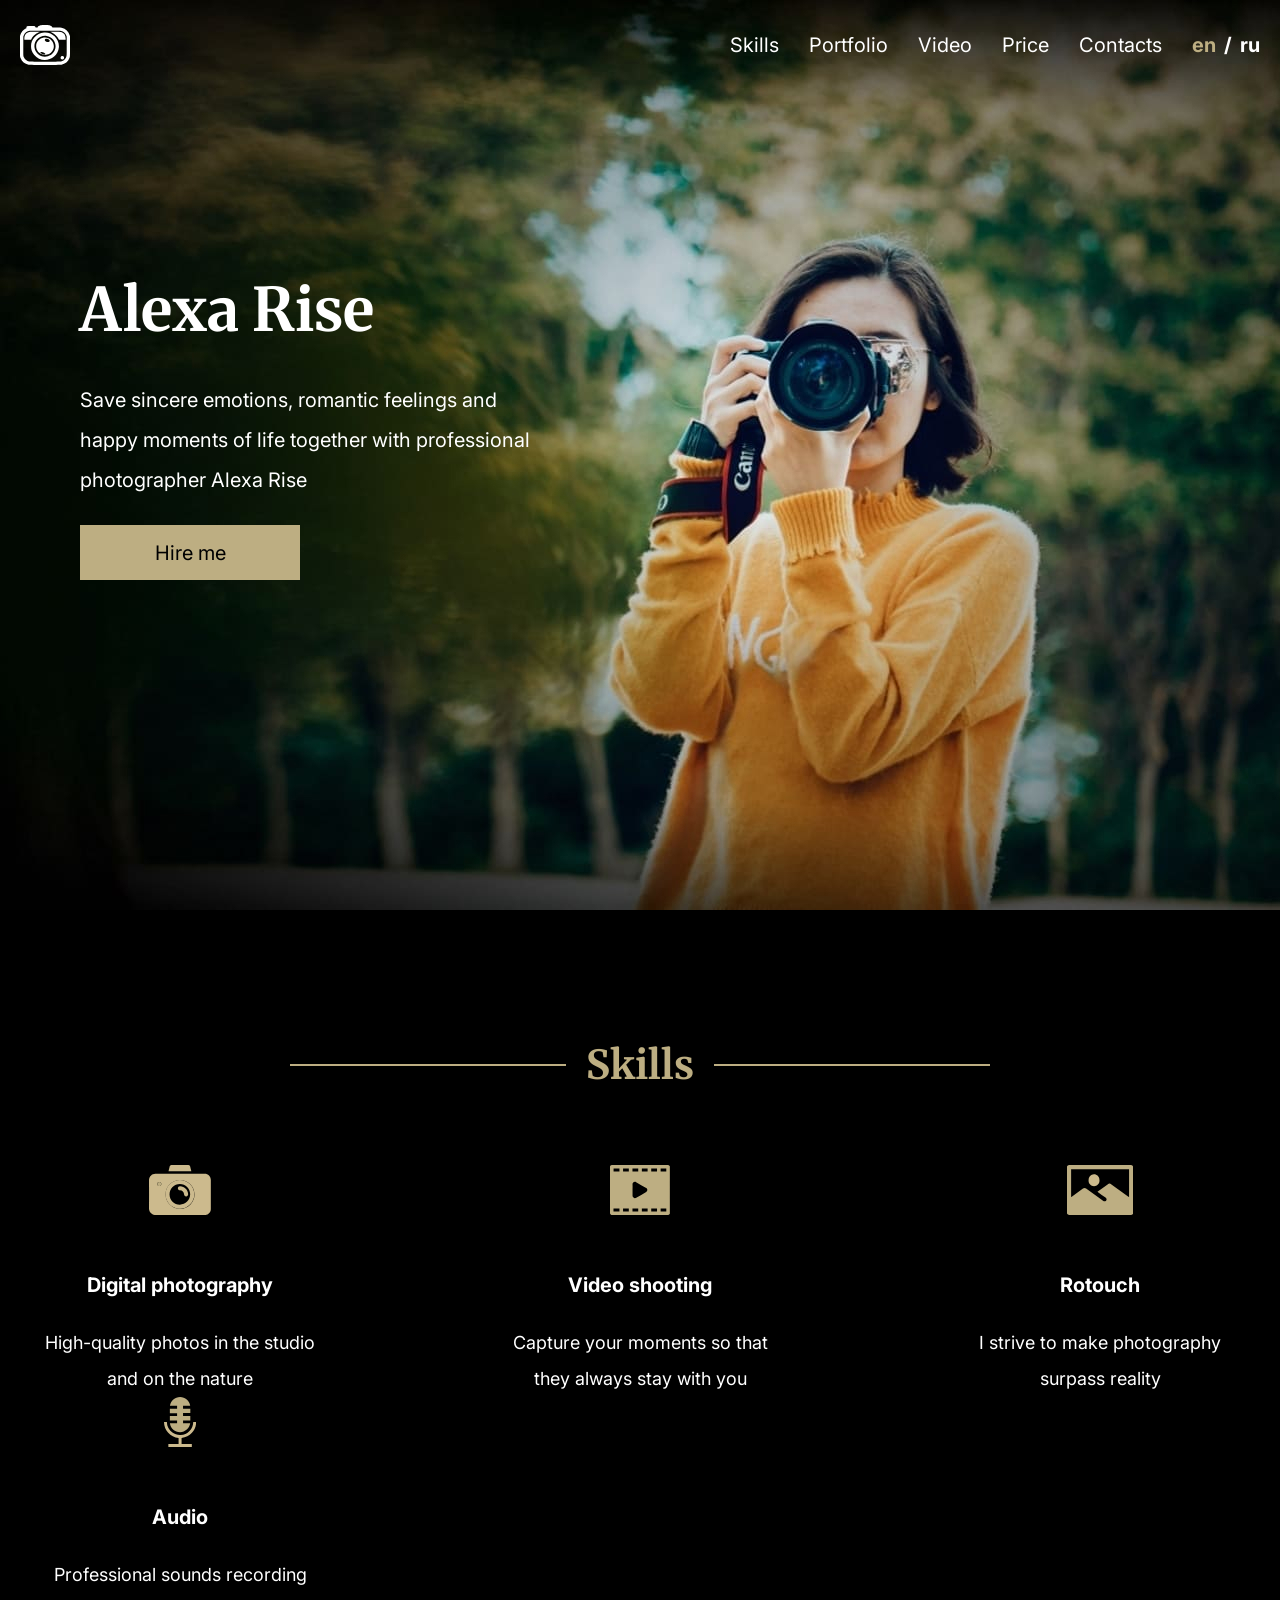
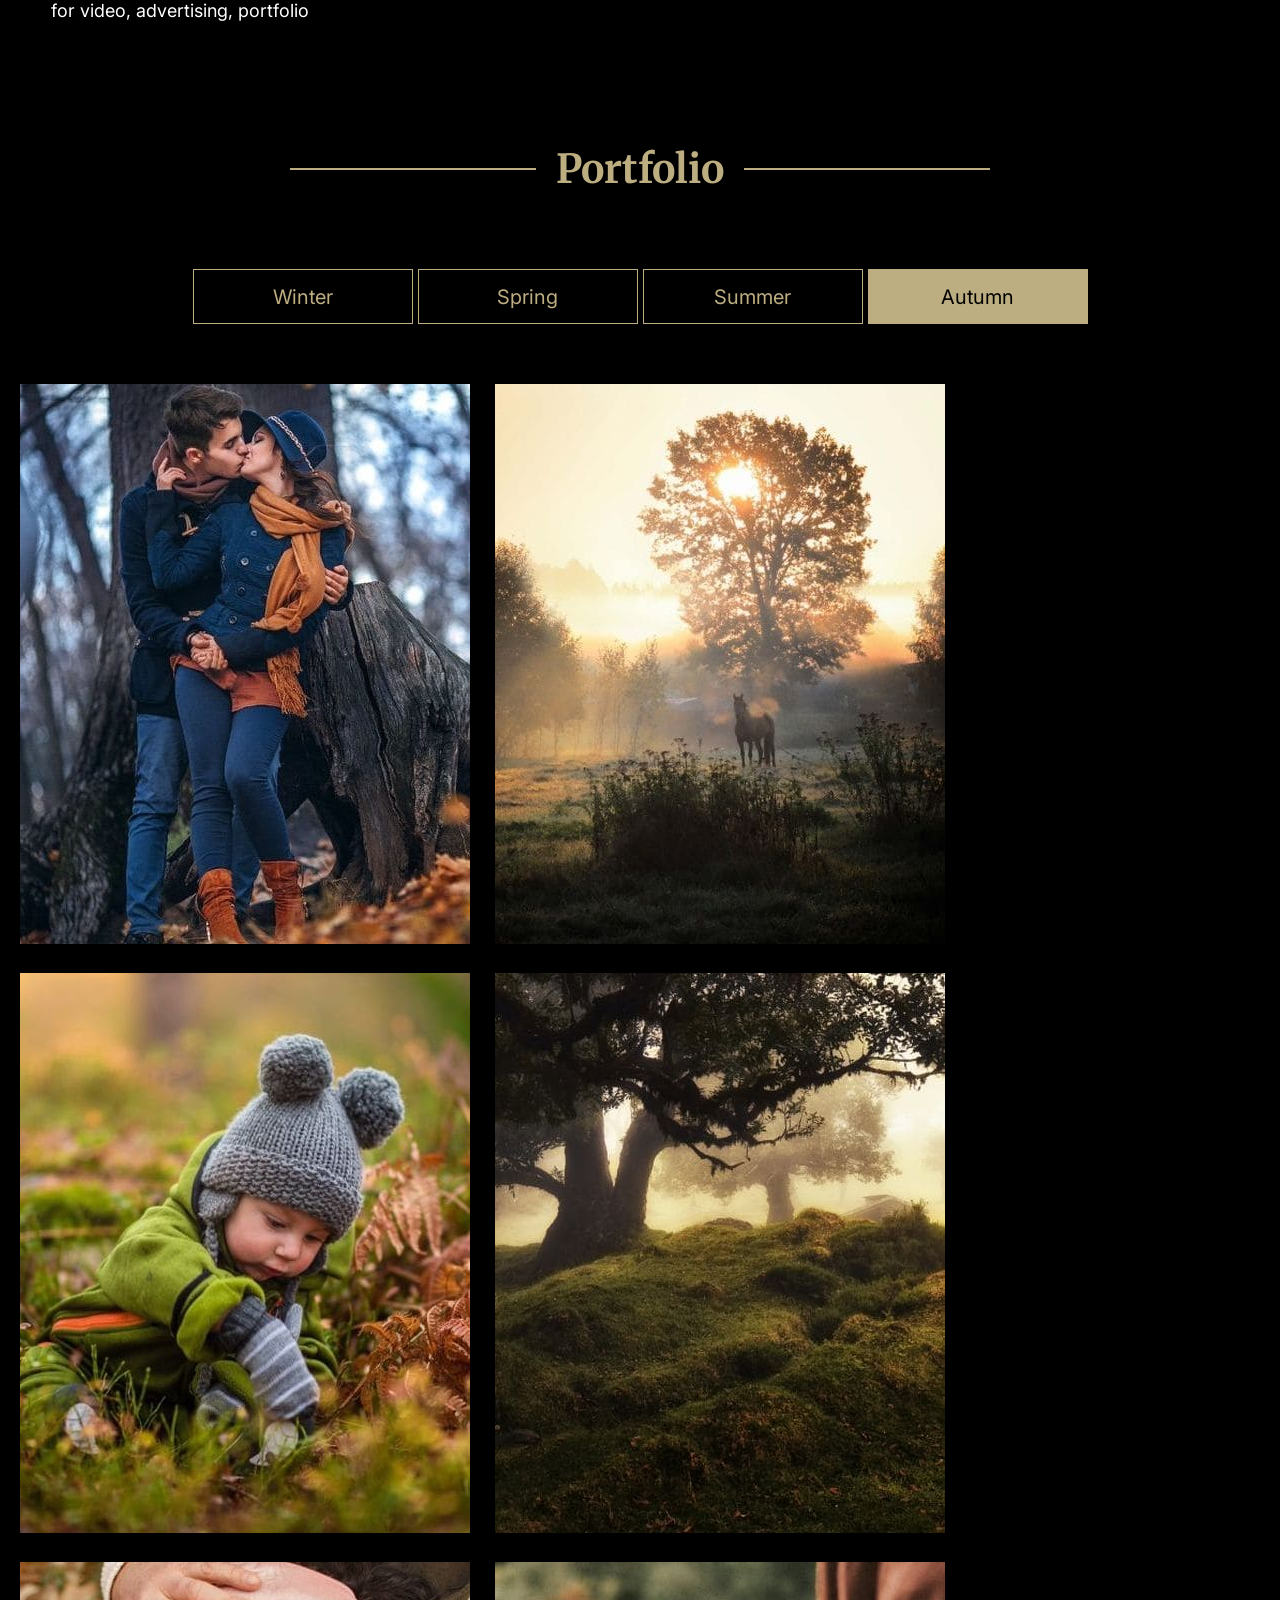
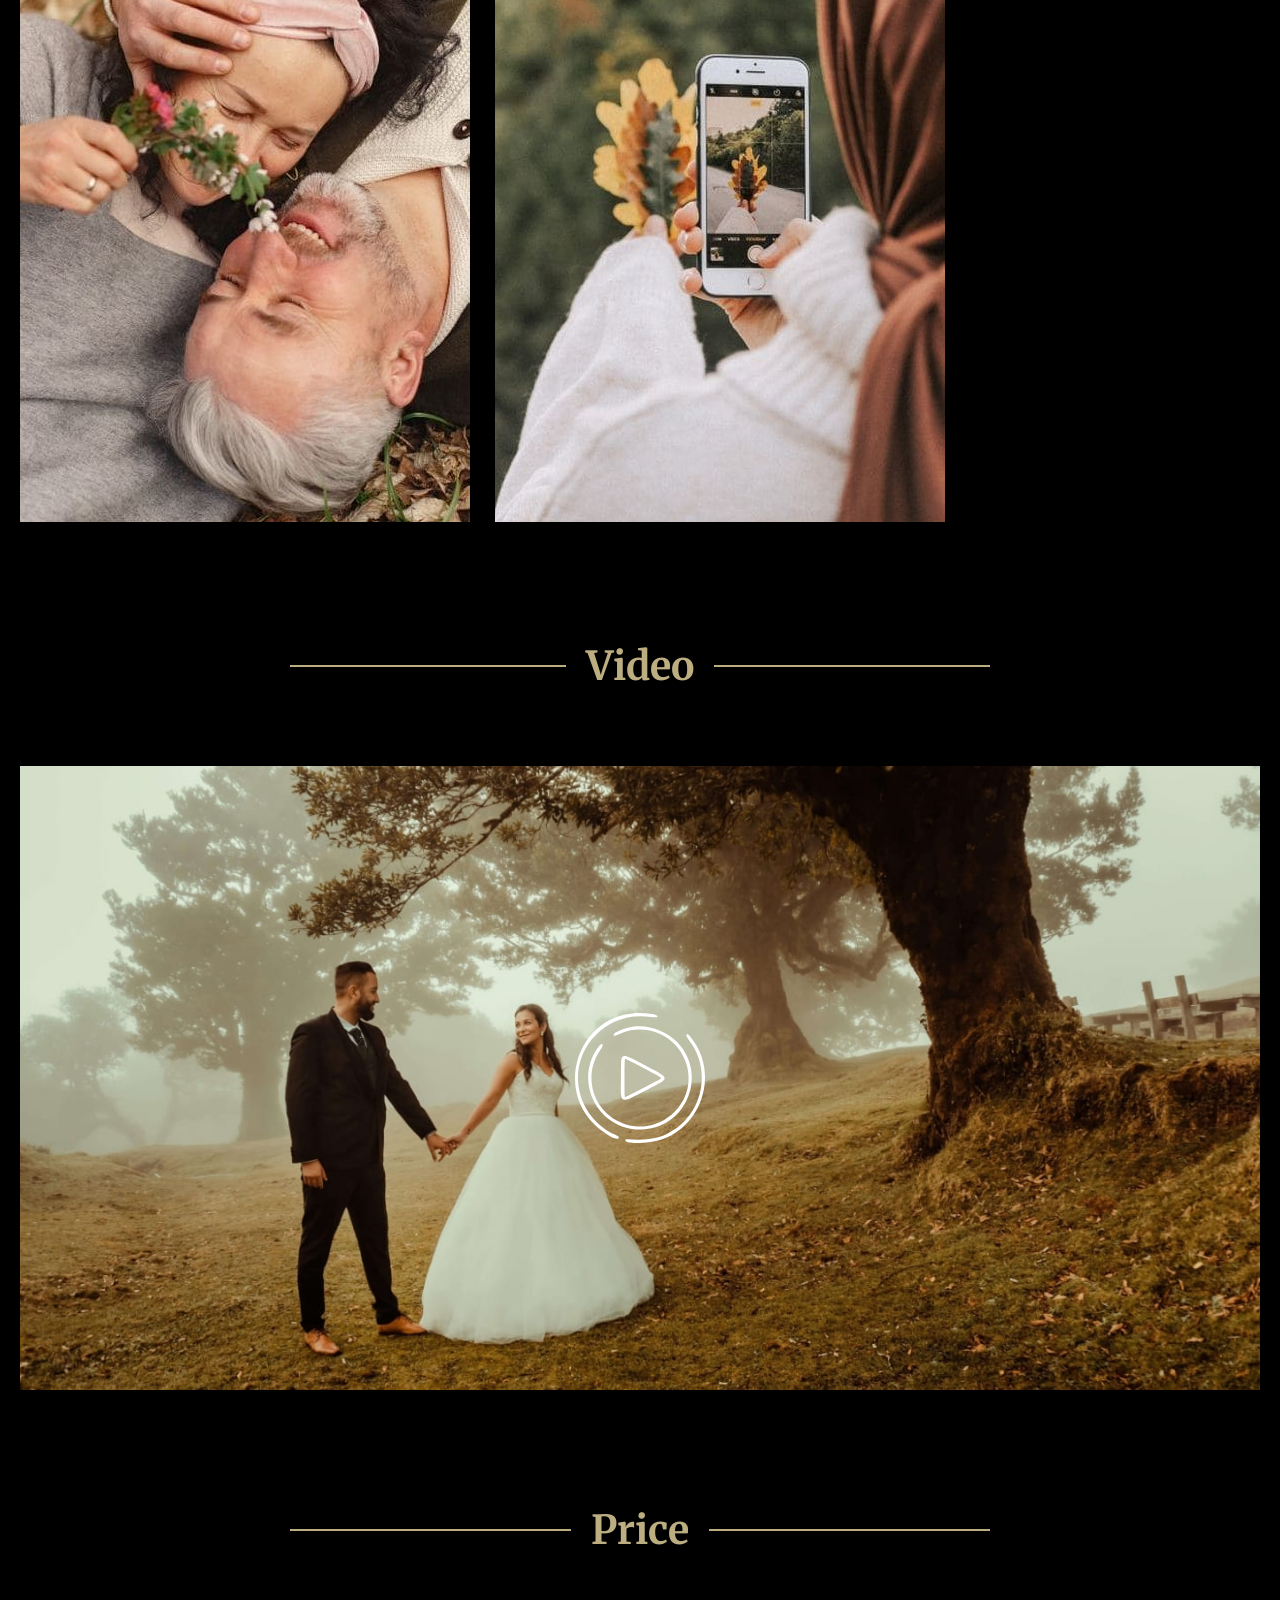
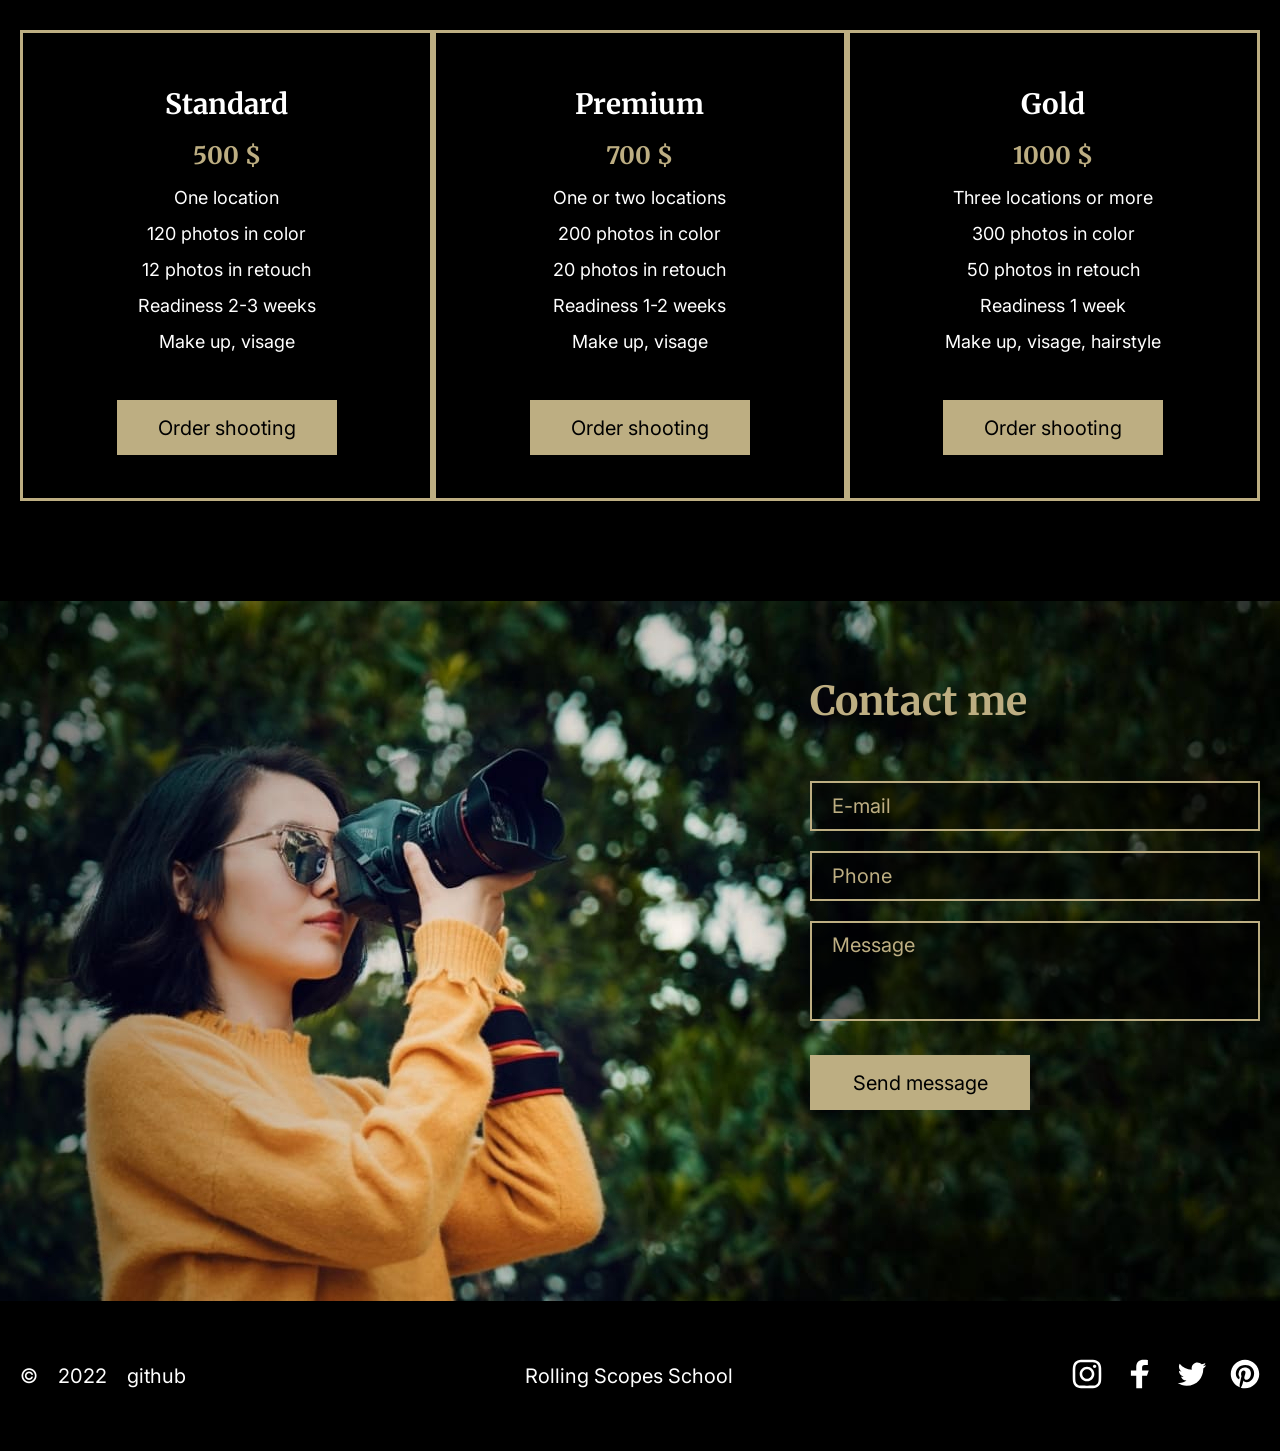
==== index.html @ 670ce7a5 "add style" ====
<!DOCTYPE html>
<html lang="en">

<head>
    <meta charset="UTF-8">
    <meta http-equiv="X-UA-Compatible" content="IE=edge">
    <meta name="viewport" content="width=device-width, initial-scale=1.0">
    <title>portfolio</title>
    <link rel="preconnect" href="https://fonts.googleapis.com">
    <link rel="preconnect" href="https://fonts.gstatic.com" crossorigin>
    <link href="https://fonts.googleapis.com/css2?family=Inter:wght@400;700&family=Merriweather&display=swap"
        rel="stylesheet">
    <link rel="icon" href="assets/svg/camera.ico">
    <link rel="stylesheet" href="style.css">
</head>

<body>
    <div class="overlay"></div>
    <header class="header">
        <div class="container header-container">
            <div class="header__bg"></div>
            <div class="logo"></div>
            <nav class="nav header__nav">
                <ul class="nav-list header__nav-list">
                    <li class="nav-item header__nav-link">
                        <a href="#skills" class="nav-link">
                            Skills
                        </a>
                    </li>
                    <li class="nav-item">
                        <a href="#portfolio" class="nav-link">
                            Portfolio
                        </a>
                    </li>
                    <li class="nav-item">
                        <a href="#video" class="nav-link">
                            Video
                        </a>
                    </li>
                    <li class="nav-item">
                        <a href="#price" class="nav-link">
                            Price
                        </a>
                    </li>
                    <li class="nav-item">
                        <a href="#contacts" class="nav-link">
                            Contacts
                        </a>
                    </li>
                </ul>
            </nav>
            <div class="language-switch">
                <a class="language-link active" href="#">en</a>
                <p class="slash">/</p>
                <a class="language-link" href="#">ru</a>
            </div>
     <!-- BURGER-->
    <!-- <div class="row cf"> -->
        <div class="three col">
            <div class="hamburger" id="hamburger-1">
                <span class="line"></span>
                <span class="line"></span>
                <span class="line"></span>
            </div>
        </div>
    <!-- </div> -->
        </div>
    </header>
    <main>
        <!-- HERO -->
        <section class="hero">
            <div class="container">
                <!-- title -->
                <div class="hero-content-box">
                    <h1 class="hero-title">Alexa Rise</h1>
                    <p class="hero-text">
                        Save sincere emotions, romantic feelings and
                        happy moments of life together with
                        professional
                        photographer Alexa Rise
                    </p>
                    <button class="btn" type="button">
                        Hire me</button>
                </div>
            </div>
        </section>
        <!-- SKILLS -->
        <section class="skills" id="skills">
            <div class="container">
                <div class="wrapper">
                    <h2 class="section-title">Skills</h2>
                </div>

                <div class="skills__items-list">
                    <div class="skill__item">
                        <h3 class="item__title">Digital photography</h3>
                        <p class="item__text">High-quality photos in the studio and on the nature</p>
                    </div>
                    <div class="skill__item">
                        <h3 class="item__title">Video shooting</h3>
                        <p class="item__text">Capture your moments so that they always stay with you</p>
                    </div>
                    <div class="skill__item">
                        <h3 class="item__title">Rotouch</h3>
                        <p class="item__text">I strive to make photography surpass reality</p>
                    </div>
                    <div class="skill__item">
                        <h3 class="item__title">Audio</h3>
                        <p class="item__text">Professional sounds recording for video, advertising, portfolio</p>
                    </div>
                </div>
            </div>
        </section>
        <!-- PORTFOLIO -->
        <section class="portfolio" id="portfolio">
            <div class="container">
                <div class="wrapper">
                    <h2 class="section-title">Portfolio</h2>
                </div>
                <!-- radio buttons -->
                <ul class="portfolio-btn-list">
                    <li class="portfolio-btn-item">
                        <button class="portfolio-btn btn" type="button">Winter</button>
                    </li>
                    <li class="portfolio-btn-item">
                        <button class="portfolio-btn btn" type="button">Spring</button>
                    </li>
                    <li class="portfolio-btn-item">
                        <button class="portfolio-btn btn" type="button">Summer</button>
                    </li>
                    <li class="portfolio-btn-item">
                        <button class="portfolio-btn btn portfolio-btn-active" type="button">Autumn</button>
                    </li>
                </ul>
                <!-- img -->
                <ul class="portfolio-items-img">
                    <li class="portfolio-item">
                        <img src="./assets/img/portfolio-img-1.jpg" alt="boy and girl">
                    </li>
                    <li class="portfolio-item">
                        <img src="./assets/img/portfolio-img-2.jpg" alt="tree">
                    </li>
                    <li class="portfolio-item">
                        <img src="./assets/img/portfolio-img-3.jpg" alt="child">
                    </li>
                    <li class="portfolio-item">
                        <img src="./assets/img/portfolio-img-4.jpg" alt="big tree">
                    </li>
                    <li class="portfolio-item">
                        <img src="./assets/img/portfolio-img-5.jpg" alt="man and woman">
                    </li>
                    <li class="portfolio-item">
                        <img src="./assets/img/portfolio-img-6.jpg" alt="phone">
                    </li>
                </ul>
            </div>
        </section>
        <!-- VIDEO -->
        <section class="video section" id="video">
            <div class="container">
                <div class="wrapper">
                    <h2 class="section-title">Video</h2>
                </div>
                <div class="video-player">
                    <img src="./assets/img/video-player.jpg" alt="bride and groom">
                    <button class="video-btn video-btn-color"></button>
                </div>
            </div>
        </section>
        <!-- PRISE-->
        <section class="price section" id="price">
            <div class="container">
                <div class="wrapper">
                    <h2 class="section-title">Price</h2>
                </div>
                <div class="price-block">
                    <article class="price-cart">
                        <h3 class="price-title">Standard</h3>
                        <p class="price-tag">500 $</p>
                        <span class="price-description">One location</span>
                        <span class="price-description">120 photos in color</span>
                        <span class="price-description">12 photos in retouch</span>
                        <span class="price-description">Readiness 2-3 weeks</span>
                        <span class="price-description">Make up, visage</span>
                        <button class="price-button btn" type="button" data-modal-open>Order shooting
                        </button>
                    </article>
                    <article class="price-cart">
                        <h3 class="price-title">Premium</h3>
                        <p class="price-tag">700 $</p>
                        <span class="price-description">One or two locations</span>
                        <span class="price-description">200 photos in color</span>
                        <span class="price-description">20 photos in retouch</span>
                        <span class="price-description">Readiness 1-2 weeks</span>
                        <span class="price-description">Make up, visage</span>
                        <button class="price-button btn" type="button" data-modal-open>Order shooting</button>
                    </article>
                    <article class="price-cart">
                        <h3 class="price-title">Gold</h3>
                        <p class="price-tag">1000 $</p>
                        <span class="price-description">Three locations or more</span>
                        <span class="price-description">300 photos in color</span>
                        <span class="price-description">50 photos in retouch</span>
                        <span class="price-description">Readiness 1 week</span>
                        <span class="price-description">Make up, visage, hairstyle</span>
                        <button class="price-button btn" type="button">Order shooting</button>
                    </article>
                </div>
            </div>
        </section>
        <!-- CONTACTS -->
        <section class="contacts" id="contacts">
            <div class="container">
                <div class="wrapper-contacts">
                    <form class="form-contacts">
                        <h2 class="section-title form-title">Contact me</h2>
                        <input class="form-input" type="email" name="mail" id="contact-mail" placeholder="E-mail" />
                        <input class="form-input" type="tel" name="phone" id="contact-phone" placeholder="Phone">
                        <textarea class="form-input" name="comment" placeholder="Message"></textarea>
                        <button class="form-btn btn" type="button">Send message</button>
                    </form>
                </div>
            </div>
        </section>
    </main>
    <footer>
        <section class="footer">
            <div class="container">
                <h3 class="footer-title">footer</h3>
                <div class="footer-block">
                    <!-- github -->
                    <ul class="footer-data">
                        <li class="footer-item">©</li>
                        <li class="footer-item">2022</li>
                        <li class="">
                            <a class="footer-item link" href="https://github.com/Suizanna" target="_blank">
                                github
                            </a>
                        </li>
                    </ul>
                    <!-- Rolling Scopes School -->
                    <ul>
                        <li class="footer-school">
                            <a class="footer-school-item link" href="https://rs.school/js-stage0/" target="_blank">
                                Rolling Scopes School
                            </a>
                        </li>
                    </ul>
                    <!-- icons -->
                    <ul class="icon-list">
                        <li class="icon-list-item">
                            <a href="#">
                                <svg class="icon">
                                    <use xlink:href="./assets/svg/sprite.svg#instagram"></use>
                                </svg>
                            </a>
                        </li>
                        <li class="icon-list-item">
                            <a href="#">
                                <svg class="icon">
                                    <use xlink:href="./assets/svg/sprite.svg#facebook"></use>
                                </svg>
                            </a>
                        </li>
                        <li class="icon-list-item">
                            <a href="#">
                                <svg class="icon">
                                    <use xlink:href="./assets/svg/sprite.svg#twitter"></use>
                                </svg>
                            </a>
                        </li>
                        <li class="icon-list-item">
                            <a href="#">
                                <svg class="icon">
                                    <use xlink:href="./assets/svg/sprite.svg#pinterest"></use>
                                </svg>
                            </a>
                        </li>
                    </ul>
                </div>
            </div>
        </section>
    </footer>
    
       

    <!-- <div class="overlay"></div> -->
    <script src="./index.js"></script>
</body>

</html>
---- style.css ----
*,
*::before,
*::after {
  box-sizing: border-box;
}

html {
  scroll-behavior: smooth;
}

body {
  font-family: "Inter", sans-serif;
  font-style: normal;
  font-weight: 400;
  background-color: #000;
  color: #ffffff;
  margin: 0;
}

:root {
  --color-gold: #bdae82;
  --color-black: #000;
  --font1: 60px;
  --font2: 40px;
  --timingFn: cubic-bezier(0.4, 0, 0.2, 1);
}

h1,
h2,
h3,
h4,
h5,
h6,
p {
  margin-top: 0px;
  margin-bottom: 0px;
}

ul,
li,
ol {
  margin: 0;
  padding: 0;
}

img {
  display: inline-block;
  max-width: 100%;
  height: auto;
}

ul {
  list-style: none;
}

a {
  text-decoration: none;
}

html,
body {
  width: 100%;
}
.container {
  width: 100%;
}
.container {
  max-width: 1440px;
  margin: 0 auto;
  padding: 0 20px;
}
@media (max-width: 768px) {
  .container {
    max-width: 768px;
    padding: 0 60px;
  }
}
/* common styles */
.section-title {
  font-family: "Merriweather", sans-serif;
  font-style: normal;
  font-weight: bold;
  font-size: 40px;
  line-height: 80px;
  text-align: center;
  color: var(--color-gold);
  background-color: #000;
  margin-bottom: 60px;
  position: relative;
  padding: 0 20px;
}
@media (max-width: 768px) {
  .section-title {
    font-size: 32px;
    line-height: 40px;
  }
}

.btn {
  font-family: inherit;
  font-style: normal;
  font-weight: 400;
  font-size: 20px;
  line-height: 40px;
  text-align: center;
  width: 220px;
  height: 55px;
  cursor: pointer;
  border: 0;
  transition: all 250ms var(--timingFn);
  background-color: var(--color-gold);
}
.btn:hover,
.btn:focus {
  color: #ffffff;
}
/* =================== HEADER ====================== */
.header {
  padding-bottom: 20px;
}
.header-container {
  display: flex;
  justify-content: space-between;
  position: relative;
}
.header__bg {
  background: url("./assets/img/bg.jpg");
  background-repeat: no-repeat;
  background-position: center 0;
  width: 1440px;
  height: 910px;
  position: absolute;
  z-index: -1;
  left: 0;
}
/* logo */
.logo {
  width: 50px;
  height: 50px;
  background-image: url("./assets/img/logo.svg");
  background-size: contain;
  background-repeat: no-repeat;
  transition: all 300ms var(--timingFn);
  margin-top: 20px;
}
.logo:hover {
  filter: invert(26%) sepia(15%) saturate(638%) hue-rotate(7deg) brightness(92%)
    contrast(87%);
}
/* nav */
.nav,
.nav-list,
.language-switch {
  display: flex;
  justify-content: space-between;
}
.nav {
  margin-left: auto;
  align-items: center;
  margin-top: 20px;
}
/* .nav-list {
  width: 500px;
  margin-right: 30px;
} */
.nav-item {
  margin-right: 30px;
}
.nav-link {
  font-family: Inter;
  font-style: normal;
  font-weight: 400;
  font-size: 20px;
  line-height: 50px;
  color: #ffffff;
  transition: all 250ms var(--timingFn);
}
.nav-link:hover,
.nav-link:focus {
  color: var(--color-gold);
}
.language-switch {
  /* width: 70px; */
  align-items: center;
  margin-top: 20px;
}
.slash {
  font-weight: bold;
  font-size: 20px;
  line-height: 50px;
  color: #ffffff;
  margin-right: 8px;
}
.language-link {
  font-family: Inter;
  font-weight: bold;
  font-size: 20px;
  line-height: 50px;
  color: #ffffff;
  transition: all 250ms var(--timingFn);
}
.language-link:not(:last-child) {
  margin-right: 8px;
}
.language-link:hover,
.language-link:focus,
.language-link:active {
  color: var(--color-gold);
}
.active {
  color: var(--color-gold);
}
/* ================== Tablet header ================== */
@media (max-width: 768px) {
  .header__bg {
    background: url("./assets/img/bg-tablet.jpg");
    background-repeat: no-repeat;
    background-position: center 0;
    width: 768px;
    height: 590px;
  }
  .logo {
    /* margin-left: 60px; */
    margin-right: auto;
  }
  .nav {
    margin-top: 0px;
  }
  .nav-link {
    font-size: 35px;
    line-height: 73px;
  }
  .language-switch {
    margin-right: 75px;
  }
  .language-link:not(:last-child) {
    margin-right: 9px;
  }
  .slash {
    margin-right: 18px;
  }
}
/* =================== HERO====================== */
.hero {
  padding-top: 160px;
  padding-bottom: 345px;
}
.hero-content-box {
  width: 500px;
  margin-left: 60px;
}
.hero-title {
  font-family: Merriweather;
  font-style: normal;
  font-weight: 700;
  font-size: 60px;
  line-height: 120px;
  margin-bottom: 10px;
}
.hero-text {
  font-family: Inter;
  font-style: normal;
  font-weight: normal;
  font-size: 20px;
  line-height: 40px;
  width: 470px;
  margin-bottom: 25px;
}
/* =================== hero tablet ====================== */
@media (max-width: 768px) {
  .hero {
    padding-top: 78px;
    padding-bottom: 152px;
  }
  .hero-content-box {
    margin-left: 0px;
  }
  .hero-title {
    font-weight: 400;
    font-size: 32px;
    line-height: 64px;
    margin-bottom: 20px;
  }
  .hero-text {
    line-height: 24px;
    width: 390px;
    margin-bottom: 60px;
  }
}
/* =================== skills ====================== */
.skills {
  padding-top: 100px;
}
.wrapper {
  position: relative;
  display: flex;
  justify-content: center;
}
.wrapper::before {
  content: "";
  display: block;
  width: 700px;
  height: 2px;
  background-color: var(--color-gold);
  position: absolute;
  top: 39px;
}
/* Cart */
.skills__items-list {
  display: flex;
  justify-content: space-between;
  flex-wrap: wrap;
}
.skill__item {
  background-position: center top;
  padding-top: 100px;
  padding-right: 20px;
  padding-left: 20px;
}
.skill__item:nth-child(1) {
  background-image: url("./assets/svg/camera.svg");
  background-size: 62px 50px;
  background-repeat: no-repeat;
  background-position: center 0;
}
.skill__item:nth-child(2) {
  background-image: url("./assets/svg/video.svg");
  background-size: 60px 50px;
  background-repeat: no-repeat;
  background-position: center 0;
}
.skill__item:nth-child(3) {
  background-image: url("./assets/svg/image.svg");
  background-size: 66px 50px;
  background-repeat: no-repeat;
  background-position: center 0;
}
.skill__item:nth-child(4) {
  background-image: url("./assets/svg/mic.svg");
  background-size: 32px 50px;
  background-repeat: no-repeat;
  background-position: center 0;
}
.item__title {
  display: flex;
  justify-content: center;
  font-family: Inter;
  font-style: normal;
  font-weight: bold;
  font-size: 20px;
  line-height: 40px;
  text-align: center;
  width: 280px;
  margin-bottom: 20px;
}
.item__text {
  width: 280px;
  font-family: Inter;
  font-style: normal;
  font-weight: normal;
  font-size: 18px;
  line-height: 36px;
  text-align: center;
}
@media (max-width: 768px) {
  .skills {
    padding-top: 80px;
  }
  .section-title {
    margin-bottom: 50px;
  }
  .wrapper::before {
    width: 364px;
    top: 20px;
  }
  .skills__items-list {
    display: flex;
    justify-content: space-around;
    flex-wrap: wrap;
    /* width: 768px; */
  }
  .skill__item {
    width: 300px;
    margin-bottom: 40px;
  }
}
/* ================== portfolio ====================== */
.portfolio {
  padding-top: 100px;
}
/* btn */
.portfolio-btn-list {
  display: flex;
  justify-content: center;
  padding-bottom: 60px;
}
.portfolio-btn-item:not(:last-child) {
  margin-right: 5px;
}
.portfolio-btn {
  color: var(--color-gold);
  background-color: transparent;
  border: 1px solid var(--color-gold);
}
.portfolio-btn:hover,
.portfolio-btn:focus {
  color: #ffffff;
  background-color: var(--color-gold);
}
.portfolio-btn-active {
  background-color: var(--color-gold);
  color: #000;
}
/* img */
.portfolio-items-img {
  display: flex;
  flex-wrap: wrap;
  gap: 25px;
}
/* portfolio tablet */
@media (max-width: 768px) {
  .portfolio {
    padding-top: 80px;
  }
  .portfolio-btn-list {
    /* width: 550px; */
    display: flex;
    flex-wrap: wrap;
    gap: 5px;
    justify-content: center;
    margin: 0 auto;
    /* padding: 0 60px 60px; */
  }
  .portfolio-btn-item {
    margin-right: 0px;
  }
  .portfolio-items-img {
    display: flex;
    flex-direction: column;
    justify-content: center;
    align-items: center;
    gap: 44px;
  }
  .portfolio-item {
    width: 450px;
    height: 560px;
  }
}
/* ================== video ====================== */
.video {
  padding-top: 100px;
}
.video-player {
  position: relative;
  display: flex;
  justify-content: center;
  align-items: center;
}
.video-btn {
  position: absolute;
  width: 129.86px;
  height: 130px;
  cursor: pointer;
}
.video-btn-color {
  background-image: url("./assets/svg/Play_hover.svg");
  background-repeat: no-repeat;
  background-color: transparent;
  border: 0;
  transition: all 250ms var(--timingFn);
}
.video-btn-color:hover {
  filter: invert(26%) sepia(15%) saturate(638%) hue-rotate(7deg) brightness(92%)
    contrast(87%);
}

@media (max-width: 768px) {
  .video {
    padding-top: 80px;
  }
  .video-btn {
    width: 64.62px;
    height: 64.69px;
  }
  .video-btn-color {
    background-image: url("./assets/svg/Play_hover-tablet.svg");
  }
}
/* ================== price ====================== */
.price {
  padding-top: 100px;
}
.price-block {
  display: flex;
  justify-content: space-between;
}
.price-block:not(:last-child) {
  margin-right: 25px;
}
.price-cart {
  display: flex;
  flex-direction: column;
  width: 450px;
  border: 3px solid var(--color-gold);
  align-items: center;
  padding-top: 43px;
  padding-bottom: 43px;
}
.price-title {
  font-family: Merriweather;
  font-style: normal;
  font-weight: bold;
  font-size: 28px;
  line-height: 56px;
  text-align: center;
}
.price-tag {
  font-family: Merriweather;
  font-style: normal;
  font-weight: bold;
  font-size: 24px;
  line-height: 48px;
  text-align: center;
  color: var(--color-gold);
}
.price-description {
  display: block;
  font-family: Inter;
  font-style: normal;
  font-weight: normal;
  font-size: 18px;
  line-height: 36px;
  text-align: center;
}
.price-button {
  margin-top: 40px;
}
@media (max-width: 768px) {
  .price {
    padding-top: 80px;
  }
  .price-block {
    display: flex;
    flex-direction: column;
    justify-content: center;
    align-items: center;
    gap: 44px;
  }
  .price-cart {
    width: 420px;
  }
}
/* ================== contacts ================ ====== */
.contacts {
  padding-top: 100px;
}
.contacts .container {
  background: url("./assets/img/contacts.jpg");
  background-size: auto 700px;
  background-position: center center;
  height: 700px;
}
.wrapper-contacts {
  display: flex;
  justify-content: flex-end;
  align-items: center;
}
.form-contacts {
  width: 450px;
  height: 445px;
  margin-top: 60px;
}
.form-title {
  margin-bottom: 40px;
  background-color: transparent;
  text-align: left;
  padding: 0;
}
input {
  height: 50px;
  margin-bottom: 20px;
}
textarea {
  height: 100px;
  resize: none;
  border-radius: 0px;
  margin-bottom: 30px;
  color: var(--color-gold);
}
.form-input {
  width: 450px;
  font-family: inherit;
  font-weight: normal;
  font-size: 20px;
  background: rgba(0, 0, 0, 0.5);
  border: 2px solid var(--color-gold);
  padding-left: 20px;
}
::placeholder {
  font-family: inherit;
  font-size: 20px;
  line-height: 40px;
  color: var(--color-gold);
}
/* фона элементов input при автозаполнении в Chrome */
input:-webkit-autofill,
input:-webkit-autofill:hover,
input:-webkit-autofill:focus,
input:-webkit-autofill:active {
  -webkit-text-fill-color: #bdae82;
  transition: background-color 0s ease-in-out 9000s;
}
@media (max-width: 768px) {
  .contacts {
    padding-top: 80px;
  }
  .contacts .container {
    background: url("./assets/img/contacts-tablet.jpg");
    background-size: auto 600px;
    background-position: center center;
    height: 600px;
  }
  .form-contacts {
    display: flex;
    width: 100%;
    flex-direction: column;
    align-items: center;
  }
}
/* ================== footer ================== */
.footer {
  padding-top: 50px;
  padding-bottom: 50px;
}
.footer-title {
  display: none;
}
.footer-block {
  display: flex;
  justify-content: space-between;
  align-items: center;
}
.footer-data {
  display: flex;
}
.footer-item {
  font-family: Inter;
  font-style: normal;
  font-weight: normal;
  font-size: 20px;
  line-height: 50px;
}
.footer-item:not(:last-child) {
  margin-right: 20px;
}
.footer-school-item {
  font-family: Inter;
  font-style: normal;
  font-weight: normal;
  font-size: 20px;
  line-height: 50px;
}
.link {
  color: #ffffff;
  transition: all 250ms var(--timingFn);
}
.link:hover,
.link:focus,
.link:active {
  color: var(--color-gold);
}
/* ================== footer icon ================== */
.icon {
  width: 30px;
  height: 30px;
  fill: #ffffff;
  transition: all 250ms var(--timingFn);
}
.icon:hover {
  fill: var(--color-gold);
}

.icon-list {
  width: 188px;
  display: flex;
  align-items: center;
  justify-content: space-between;
}

@media (max-width: 768px) {
  .footer {
    padding-top: 28px;
    padding-bottom: 28px;
  }
  .footer-data {
    margin-bottom: 16px;
  }
  .footer-item {
    line-height: 24px;
  }
  .footer-school {
    margin-bottom: 20px;
  }
  .footer-school-item {
    line-height: 24px;
  }
  .footer-block {
    display: flex;
    flex-direction: column;
    align-items: center;
  }
}

/* @media (max-width: 768px) { */
/* ========= backdrop ========== */
/* .overlay {
    display: block;
    position: fixed;
    width: 100%;
    height: 100%;
    top: 0px;
    left: 0;
    z-index: 100;
    background: rgba(0, 0, 0, 0.5);
  }
} */
/* ================== burger ================== */
@media (max-width: 768px) {
  /* .col:first-of-type {
    margin-top: 20px;
    margin-right: 64px;
  } */

  /* .hamburger .line {
    width: 50px;
    height: 5px;
    background-color: #ecf0f1;
    display: block;
    margin: 8px auto;
    -webkit-transition: all 0.3s ease-in-out;
    -o-transition: all 0.3s ease-in-out;
    transition: all 0.3s ease-in-out;
  } */

  /* ONE */
  #hamburger-1.is-active .line:nth-child(2) {
    opacity: 0;
  }

  #hamburger-1.is-active .line:nth-child(1) {
    -webkit-transform: translateY(13px) rotate(45deg);
    -ms-transform: translateY(13px) rotate(45deg);
    -o-transform: translateY(13px) rotate(45deg);
    transform: translateY(13px) rotate(45deg);
  }

  #hamburger-1.is-active .line:nth-child(3) {
    -webkit-transform: translateY(-13px) rotate(-45deg);
    -ms-transform: translateY(-13px) rotate(-45deg);
    -o-transform: translateY(-13px) rotate(-45deg);
    transform: translateY(-13px) rotate(-45deg);
  }
  /* ======================================= */
  /* стили для модалки */
  .header__inner {
    overflow-x: hidden;
    position: relative;
  }
  .fixed {
    position: fixed;
    right: 60px;
  }
  .hamburger {
    display: block;
    z-index: 2;
    position: absolute;
    right: 0;
    margin-top: 20px;
  }
  .hamburger:hover {
    cursor: pointer;
  }
  .hamburger .line {
    width: 50px;
    height: 3px;
    background-color: #ecf0f1;
    display: block;
    margin: 9px auto;
    transition: all 0.3s;
  }
  /* nav */
  .header__nav.open {
    right: 0;
  }
  .header__nav {
    position: fixed;
    right: -620px;
    top: 0;
    max-width: 620px;
    width: 100%;
    height: 100%;
    background-color: var(--color-black);
    transition: all 0.3s;
    z-index: 1;
  }
  .menu .nav .section {
    display: block;
  }
  .header__nav-list {
    display: flex;
    text-align: left;
    flex-direction: column;
    line-height: 88px;
    font-size: 35px;
    margin-top: -235px;
    margin-left: 127px;
  }
  .header__nav-link {
    transition: all 0.3s;
  }
  /* стили overlay */
  .overlay {
    position: fixed;
    display: none;
    width: 100%;
    height: 100%;
    top: 0;
    left: 0;
    right: 0;
    bottom: 0;
    background-color: rgba(0, 0, 0, 0.5);
    z-index: 1;
    cursor: pointer;
  }
  .block {
    display: block;
  }

  /* scroll */
  .over-hid {
    overflow: hidden;
  }
}
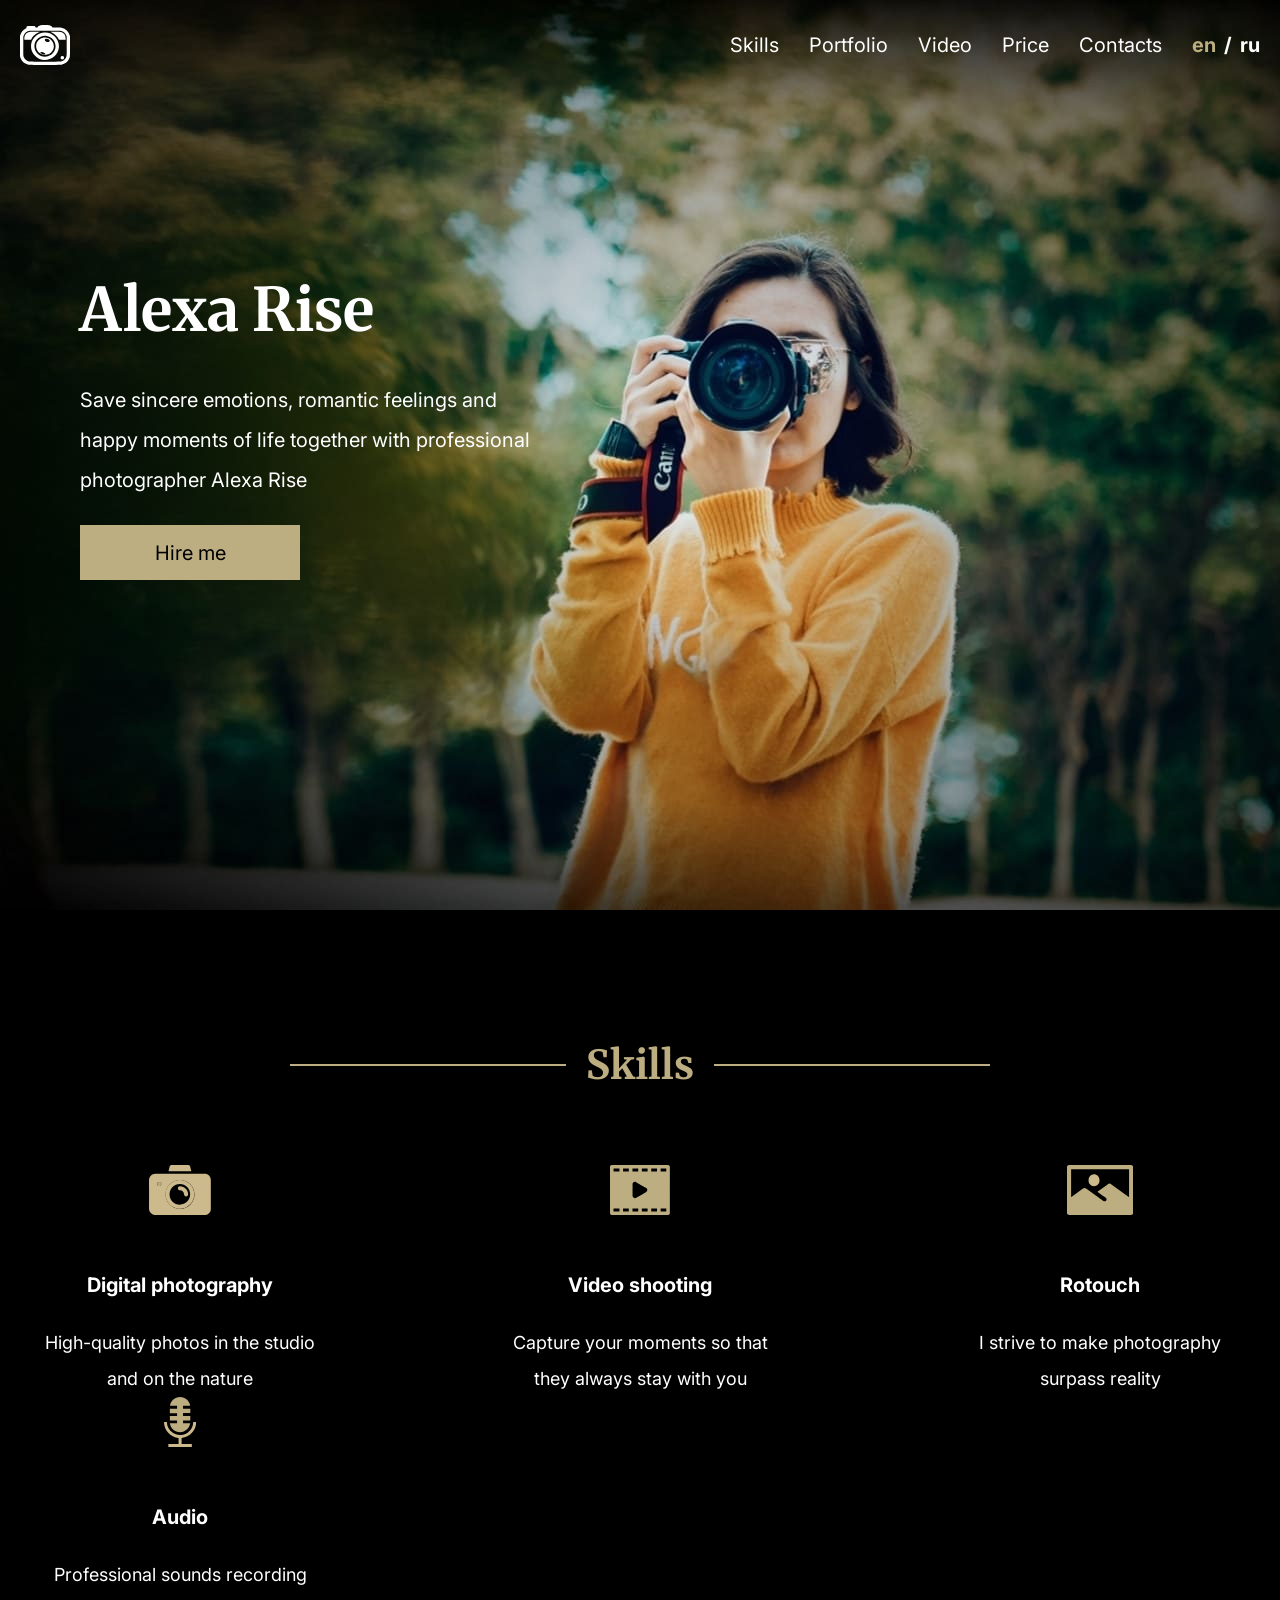
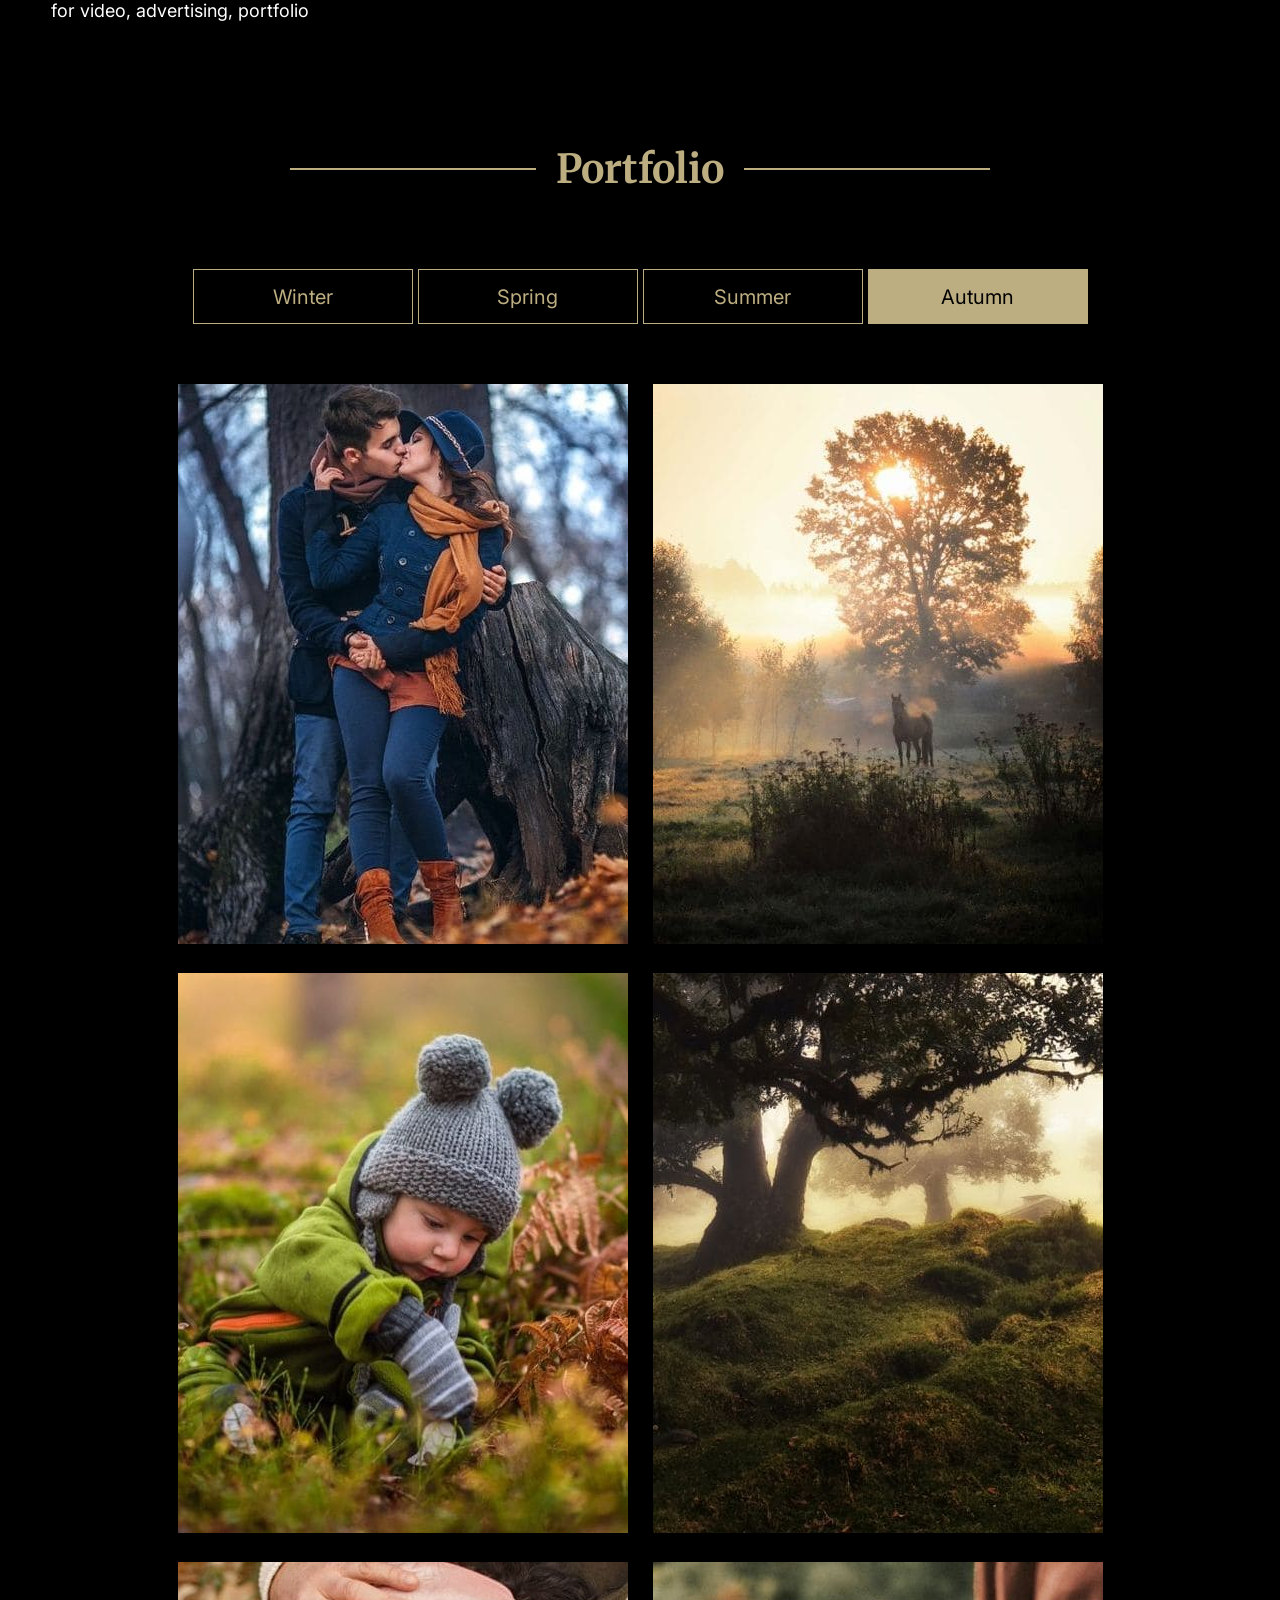
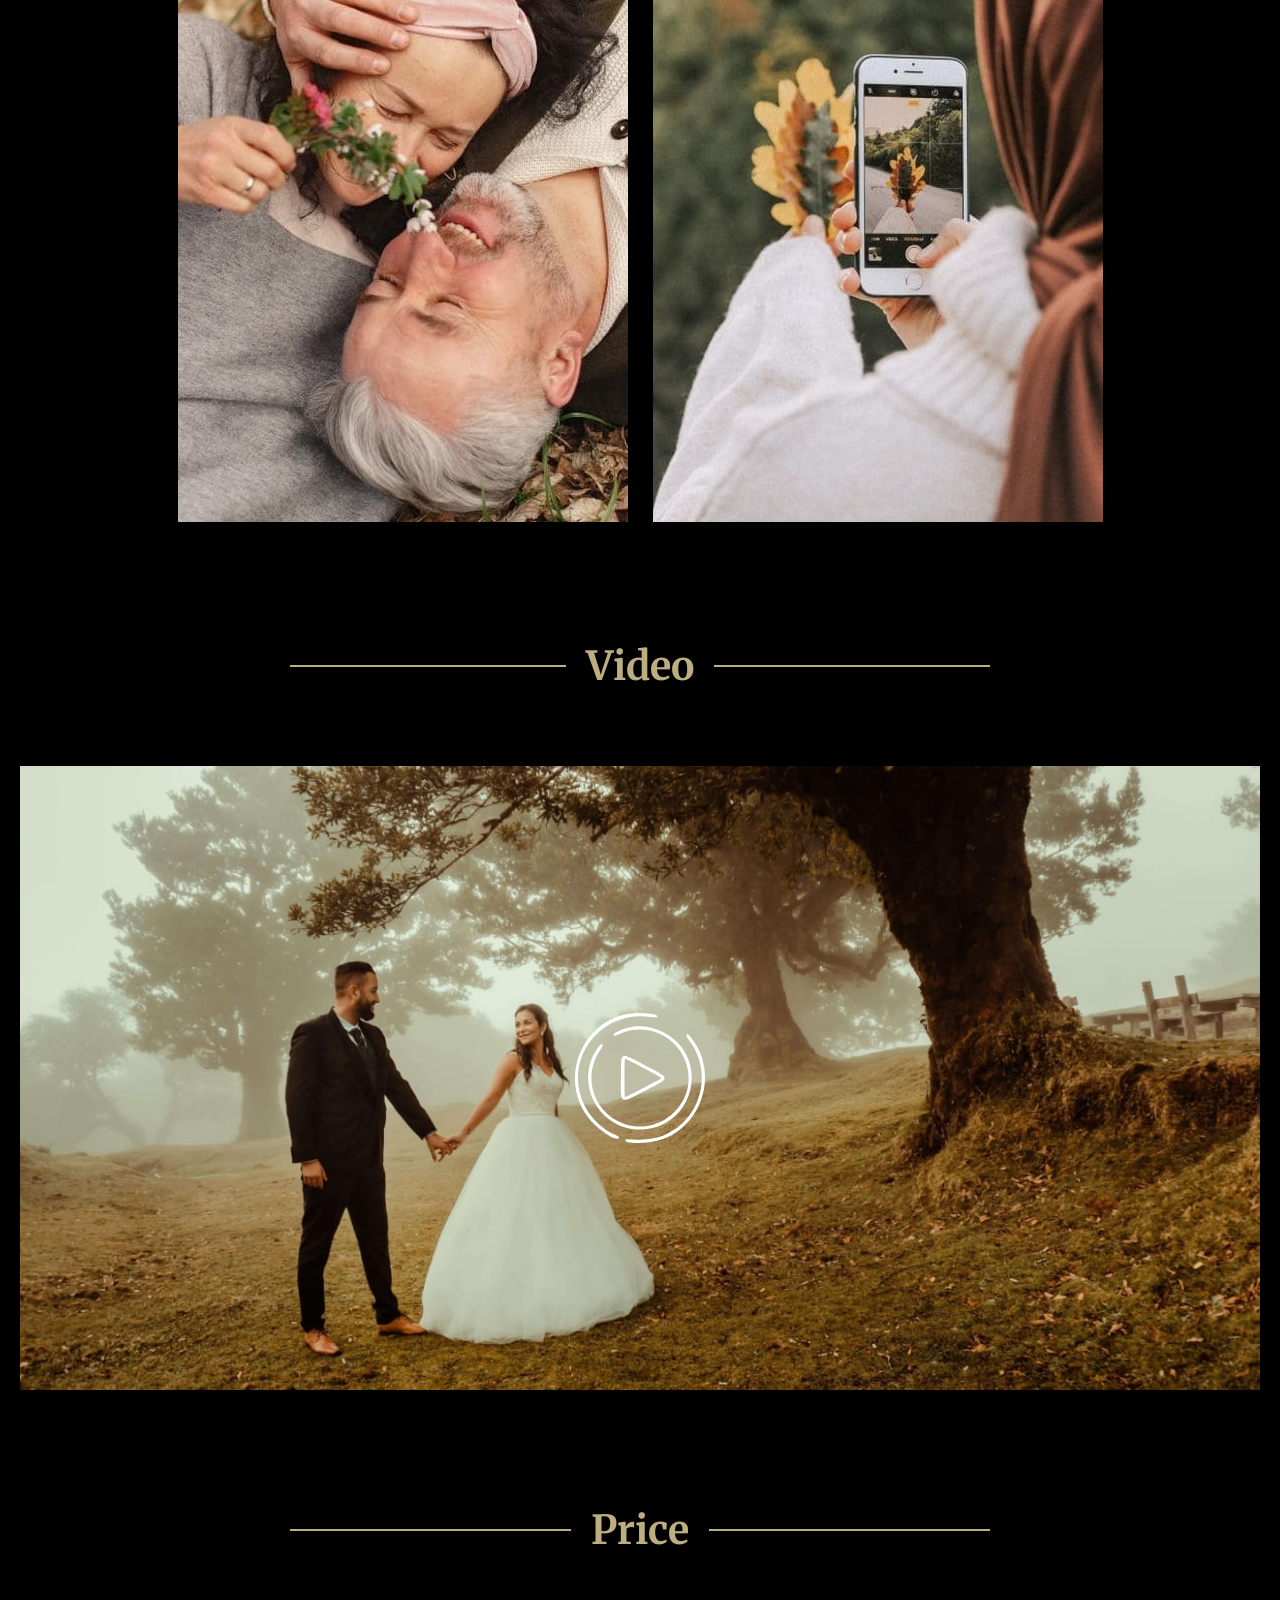
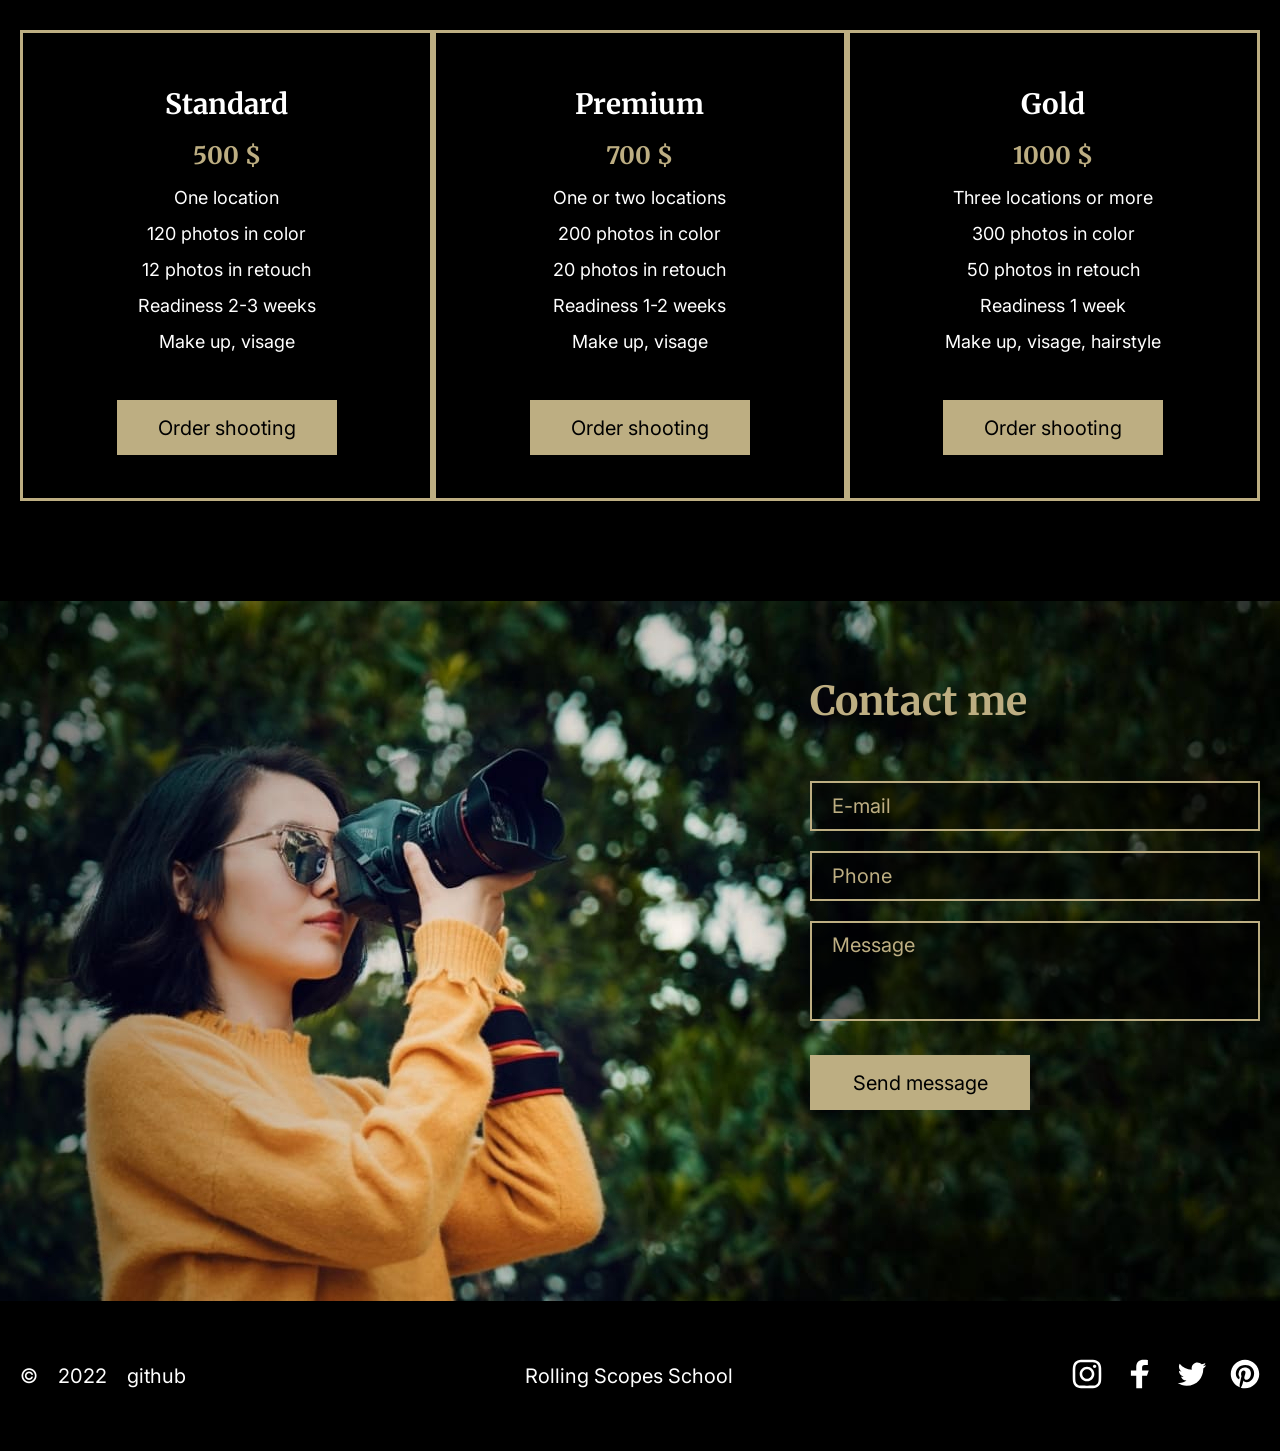
==== commit bdfd4c9e: "add burger" ====
--- a/index.html
+++ b/index.html
@@ -27,22 +27,22 @@
                             Skills
                         </a>
                     </li>
-                    <li class="nav-item">
+                    <li class="nav-item header__nav-link">
                         <a href="#portfolio" class="nav-link">
                             Portfolio
                         </a>
                     </li>
-                    <li class="nav-item">
+                    <li class="nav-item header__nav-link">
                         <a href="#video" class="nav-link">
                             Video
                         </a>
                     </li>
-                    <li class="nav-item">
+                    <li class="nav-item header__nav-link">
                         <a href="#price" class="nav-link">
                             Price
                         </a>
                     </li>
-                    <li class="nav-item">
+                    <li class="nav-item header__nav-link">
                         <a href="#contacts" class="nav-link">
                             Contacts
                         </a>
@@ -55,7 +55,6 @@
                 <a class="language-link" href="#">ru</a>
             </div>
      <!-- BURGER-->
-    <!-- <div class="row cf"> -->
         <div class="three col">
             <div class="hamburger" id="hamburger-1">
                 <span class="line"></span>
@@ -63,7 +62,7 @@
                 <span class="line"></span>
             </div>
         </div>
-    <!-- </div> -->
+        
         </div>
     </header>
     <main>
@@ -282,9 +281,6 @@
         </section>
     </footer>
     
-       
-
-    <!-- <div class="overlay"></div> -->
     <script src="./index.js"></script>
 </body>
 
--- a/style.css
+++ b/style.css
@@ -71,7 +71,6 @@
 }
 @media (max-width: 768px) {
   .container {
-    max-width: 768px;
     padding: 0 60px;
   }
 }
@@ -127,7 +126,8 @@
   background: url("./assets/img/bg.jpg");
   background-repeat: no-repeat;
   background-position: center 0;
-  width: 1440px;
+  max-width: 1440px;
+  width: 100%;
   height: 910px;
   position: absolute;
   z-index: -1;
@@ -216,7 +216,8 @@
     background: url("./assets/img/bg-tablet.jpg");
     background-repeat: no-repeat;
     background-position: center 0;
-    width: 768px;
+    max-width: 768px;
+    width: 100%;
     height: 590px;
   }
   .logo {
@@ -246,7 +247,7 @@
   padding-bottom: 345px;
 }
 .hero-content-box {
-  width: 500px;
+  max-width: 500px;
   margin-left: 60px;
 }
 .hero-title {
@@ -263,7 +264,7 @@
   font-weight: normal;
   font-size: 20px;
   line-height: 40px;
-  width: 470px;
+  max-width: 470px;
   margin-bottom: 25px;
 }
 /* =================== hero tablet ====================== */
@@ -283,7 +284,7 @@
   }
   .hero-text {
     line-height: 24px;
-    width: 390px;
+    max-width: 390px;
     margin-bottom: 60px;
   }
 }
@@ -375,13 +376,15 @@
   }
   .skills__items-list {
     display: flex;
-    justify-content: space-around;
     flex-wrap: wrap;
-    /* width: 768px; */
+    gap: 35px 0;
+    padding-bottom: 27px;
   }
   .skill__item {
     width: 300px;
-    margin-bottom: 40px;
+    padding-bottom: 40px;
+    padding-right: 10px;
+    padding-left: 10px;
   }
 }
 /* ================== portfolio ====================== */
@@ -392,6 +395,7 @@
 .portfolio-btn-list {
   display: flex;
   justify-content: center;
+  flex-wrap: wrap; /**/
   padding-bottom: 60px;
 }
 .portfolio-btn-item:not(:last-child) {
@@ -416,6 +420,7 @@
   display: flex;
   flex-wrap: wrap;
   gap: 25px;
+  justify-content: center; /**/
 }
 /* portfolio tablet */
 @media (max-width: 768px) {
@@ -423,13 +428,11 @@
     padding-top: 80px;
   }
   .portfolio-btn-list {
-    /* width: 550px; */
     display: flex;
     flex-wrap: wrap;
     gap: 5px;
     justify-content: center;
     margin: 0 auto;
-    /* padding: 0 60px 60px; */
   }
   .portfolio-btn-item {
     margin-right: 0px;
@@ -442,8 +445,8 @@
     gap: 44px;
   }
   .portfolio-item {
-    width: 450px;
-    height: 560px;
+    max-width: 450px;
+    height: auto;
   }
 }
 /* ================== video ====================== */
@@ -500,7 +503,8 @@
 .price-cart {
   display: flex;
   flex-direction: column;
-  width: 450px;
+  max-width: 450px;
+  width: 100%;
   border: 3px solid var(--color-gold);
   align-items: center;
   padding-top: 43px;
@@ -547,7 +551,7 @@
     gap: 44px;
   }
   .price-cart {
-    width: 420px;
+    max-width: 420px;
   }
 }
 /* ================== contacts ================ ====== */
@@ -588,7 +592,8 @@
   color: var(--color-gold);
 }
 .form-input {
-  width: 450px;
+  max-width: 450px;
+  width: 100%;
   font-family: inherit;
   font-weight: normal;
   font-size: 20px;
@@ -620,6 +625,9 @@
     background-position: center center;
     height: 600px;
   }
+  .wrapper-contacts {
+    justify-content: center;
+  }
   .form-contacts {
     display: flex;
     width: 100%;
@@ -711,70 +719,17 @@
   }
 }
 
-/* @media (max-width: 768px) { */
-/* ========= backdrop ========== */
-/* .overlay {
-    display: block;
-    position: fixed;
-    width: 100%;
-    height: 100%;
-    top: 0px;
-    left: 0;
-    z-index: 100;
-    background: rgba(0, 0, 0, 0.5);
-  }
-} */
 /* ================== burger ================== */
 @media (max-width: 768px) {
-  /* .col:first-of-type {
-    margin-top: 20px;
-    margin-right: 64px;
-  } */
-
-  /* .hamburger .line {
-    width: 50px;
-    height: 5px;
-    background-color: #ecf0f1;
-    display: block;
-    margin: 8px auto;
-    -webkit-transition: all 0.3s ease-in-out;
-    -o-transition: all 0.3s ease-in-out;
-    transition: all 0.3s ease-in-out;
-  } */
-
-  /* ONE */
-  #hamburger-1.is-active .line:nth-child(2) {
-    opacity: 0;
-  }
-
-  #hamburger-1.is-active .line:nth-child(1) {
-    -webkit-transform: translateY(13px) rotate(45deg);
-    -ms-transform: translateY(13px) rotate(45deg);
-    -o-transform: translateY(13px) rotate(45deg);
-    transform: translateY(13px) rotate(45deg);
-  }
-
-  #hamburger-1.is-active .line:nth-child(3) {
-    -webkit-transform: translateY(-13px) rotate(-45deg);
-    -ms-transform: translateY(-13px) rotate(-45deg);
-    -o-transform: translateY(-13px) rotate(-45deg);
-    transform: translateY(-13px) rotate(-45deg);
-  }
-  /* ======================================= */
-  /* стили для модалки */
-  .header__inner {
+  /* .header__inner {
     overflow-x: hidden;
     position: relative;
-  }
-  .fixed {
-    position: fixed;
-    right: 60px;
-  }
+  } */
   .hamburger {
     display: block;
     z-index: 2;
     position: absolute;
-    right: 0;
+    right: 60px;
     margin-top: 20px;
   }
   .hamburger:hover {
@@ -787,11 +742,32 @@
     display: block;
     margin: 9px auto;
     transition: all 0.3s;
+    -webkit-transition: all 0.3s ease-in-out;
+    -o-transition: all 0.3s ease-in-out;
+    transition: all 0.3s ease-in-out;
   }
   /* nav */
   .header__nav.open {
     right: 0;
   }
+
+  #hamburger-1.is-active .line:nth-child(2) {
+    opacity: 0;
+  }
+  #hamburger-1.is-active .line:nth-child(1) {
+    -webkit-transform: translateY(13px) rotate(45deg);
+    -ms-transform: translateY(13px) rotate(45deg);
+    -o-transform: translateY(13px) rotate(45deg);
+    transform: translateY(13px) rotate(45deg);
+  }
+  #hamburger-1.is-active .line:nth-child(3) {
+    -webkit-transform: translateY(-13px) rotate(-45deg);
+    -ms-transform: translateY(-13px) rotate(-45deg);
+    -o-transform: translateY(-13px) rotate(-45deg);
+    transform: translateY(-13px) rotate(-45deg);
+  }
+  /* ======================================= */
+  /* стили для модалки */
   .header__nav {
     position: fixed;
     right: -620px;
@@ -803,9 +779,7 @@
     transition: all 0.3s;
     z-index: 1;
   }
-  .menu .nav .section {
-    display: block;
-  }
+
   .header__nav-list {
     display: flex;
     text-align: left;
@@ -818,6 +792,12 @@
   .header__nav-link {
     transition: all 0.3s;
   }
+
+  .fixed {
+    position: fixed;
+    right: 60px;
+  }
+
   /* стили overlay */
   .overlay {
     position: fixed;
@@ -841,3 +821,16 @@
     overflow: hidden;
   }
 }
+/* ====================================================== */
+/* ========= backdrop ========== */
+/* .overlay {
+    display: block;
+    position: fixed;
+    width: 100%;
+    height: 100%;
+    top: 0px;
+    left: 0;
+    z-index: 100;
+    background: rgba(0, 0, 0, 0.5);
+  }
+}  */
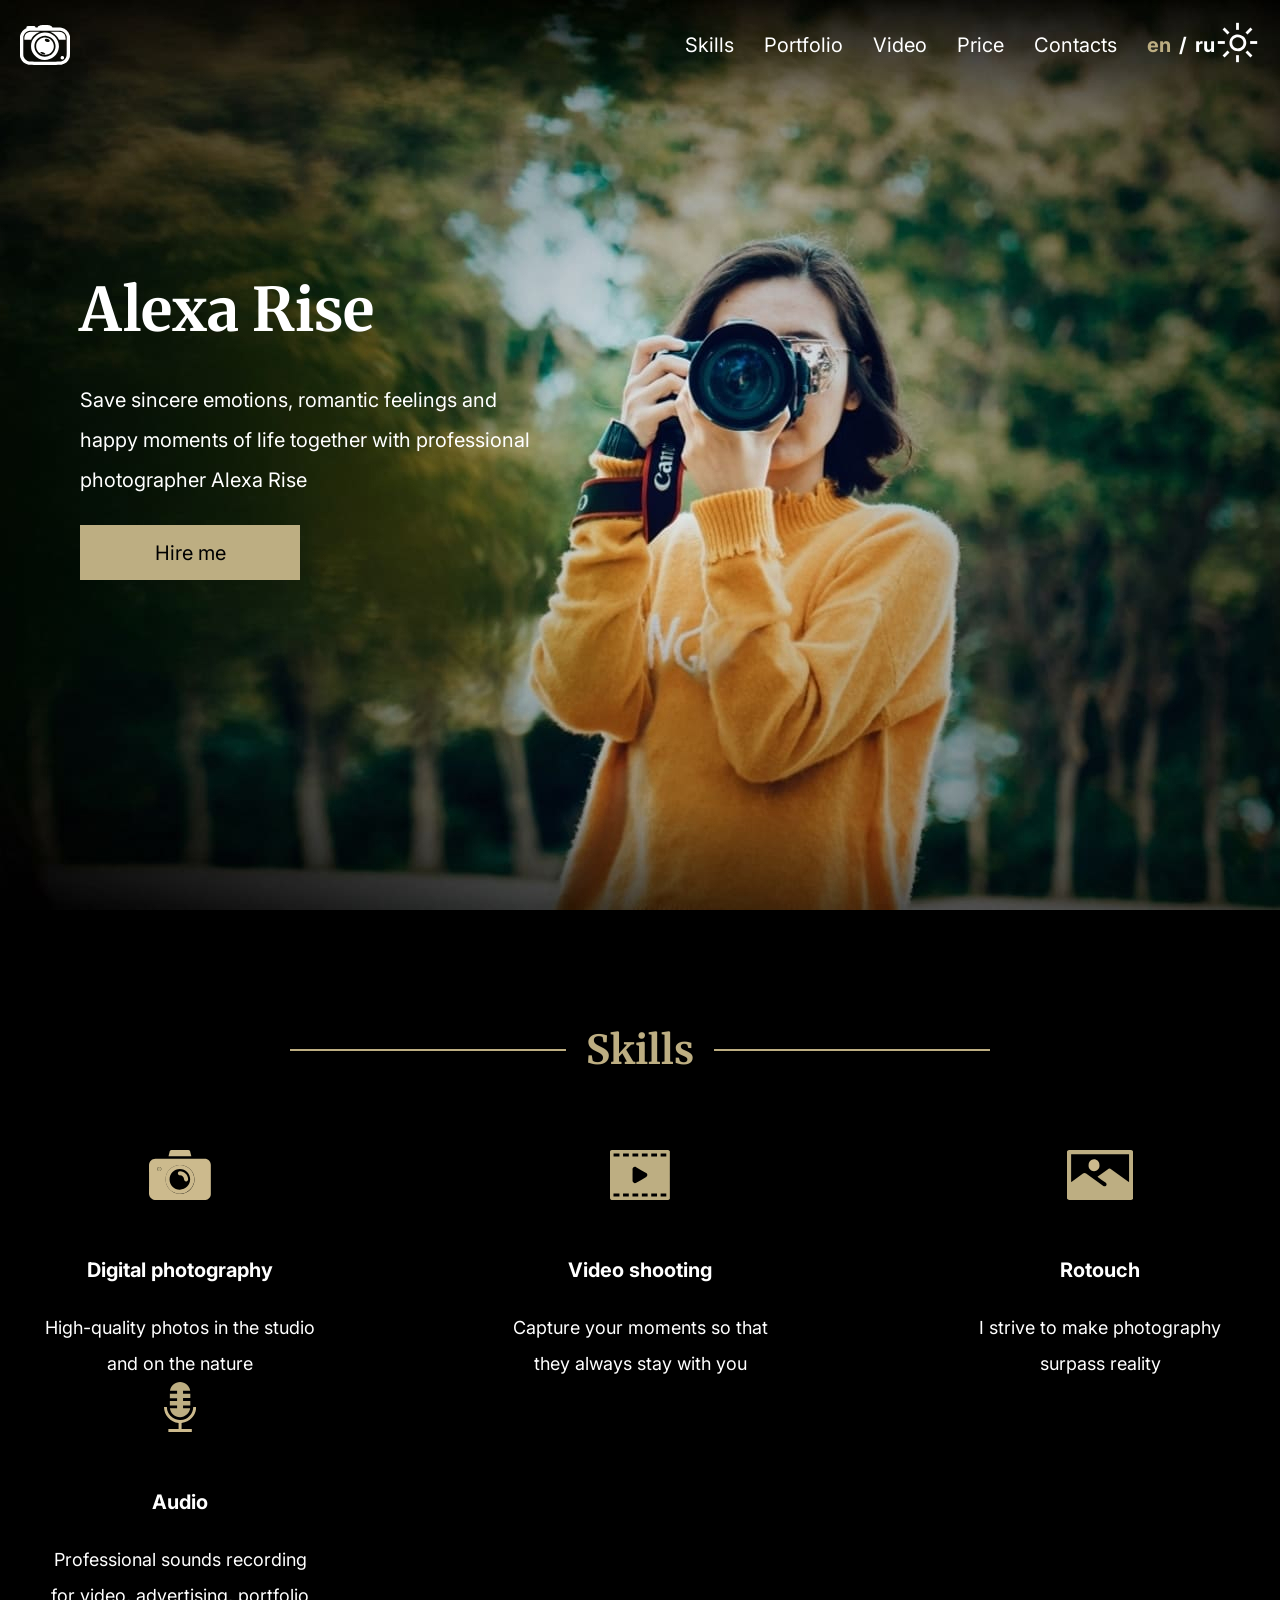
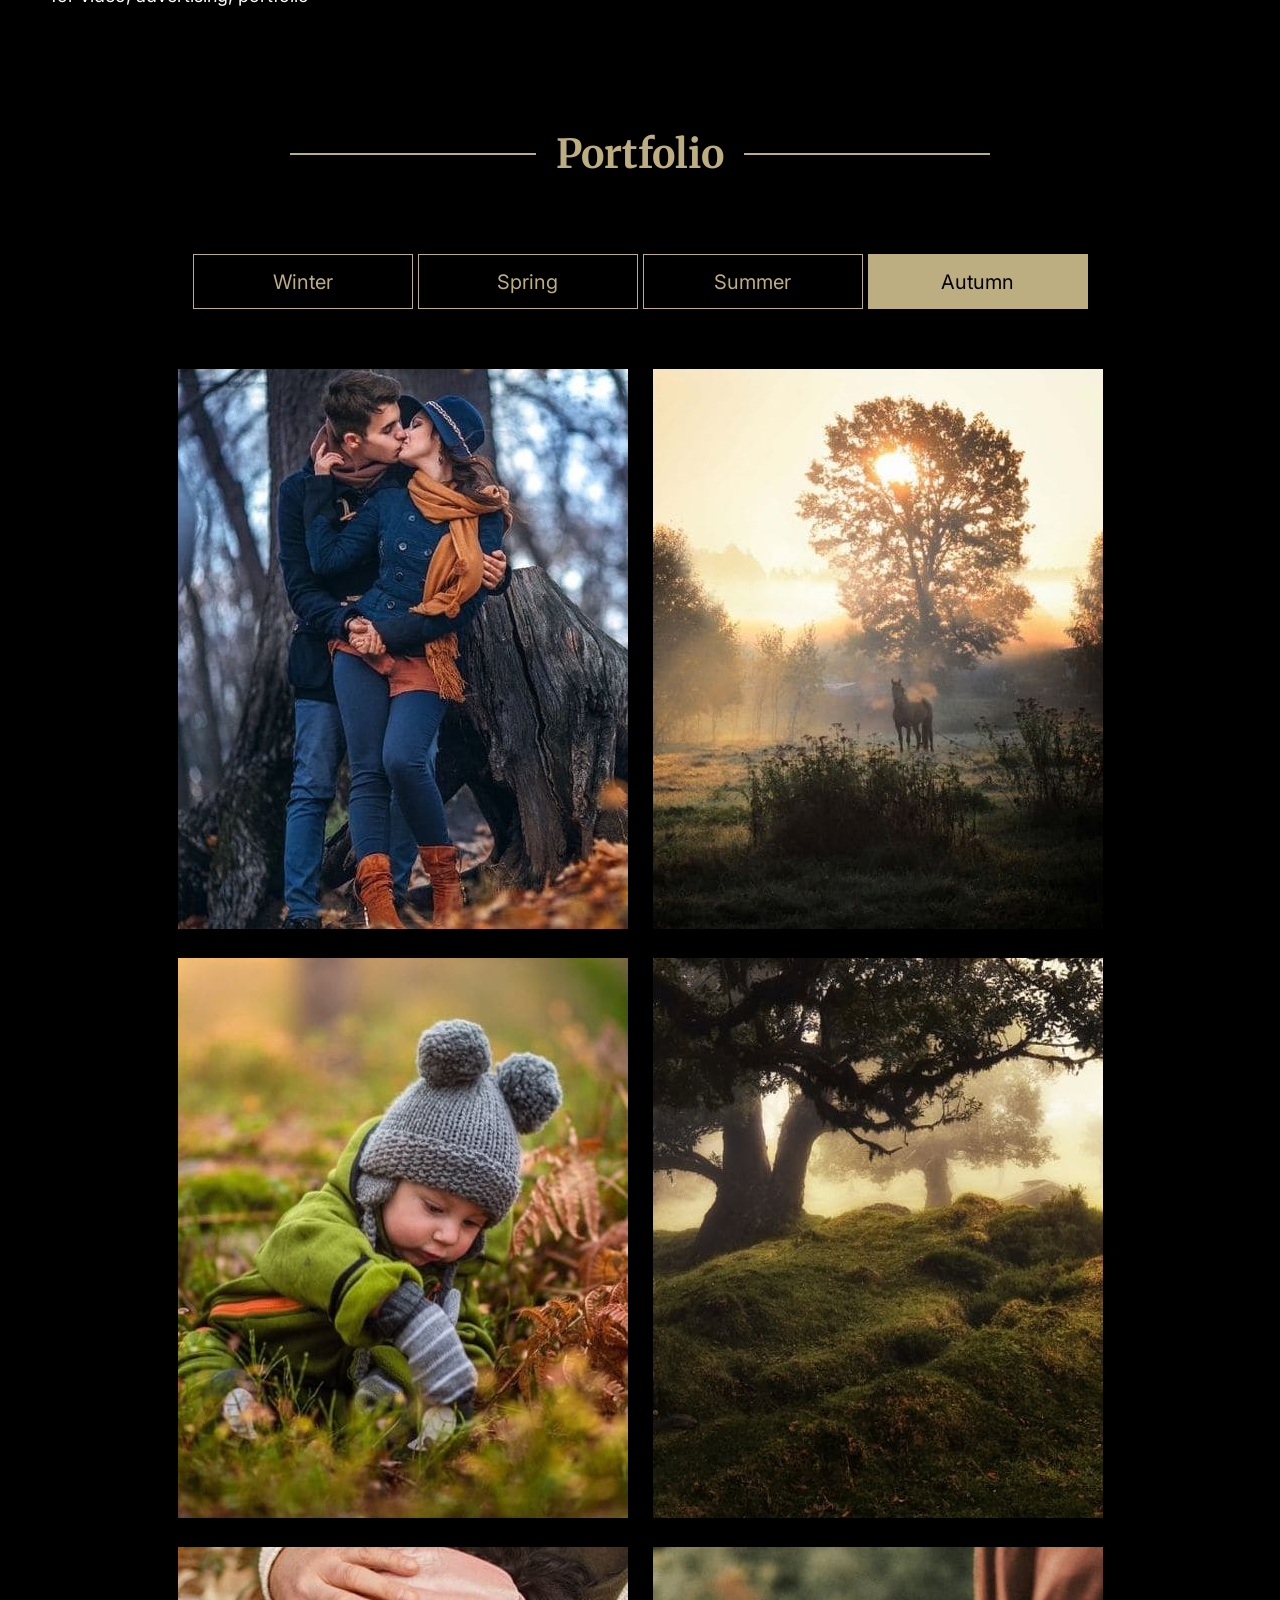
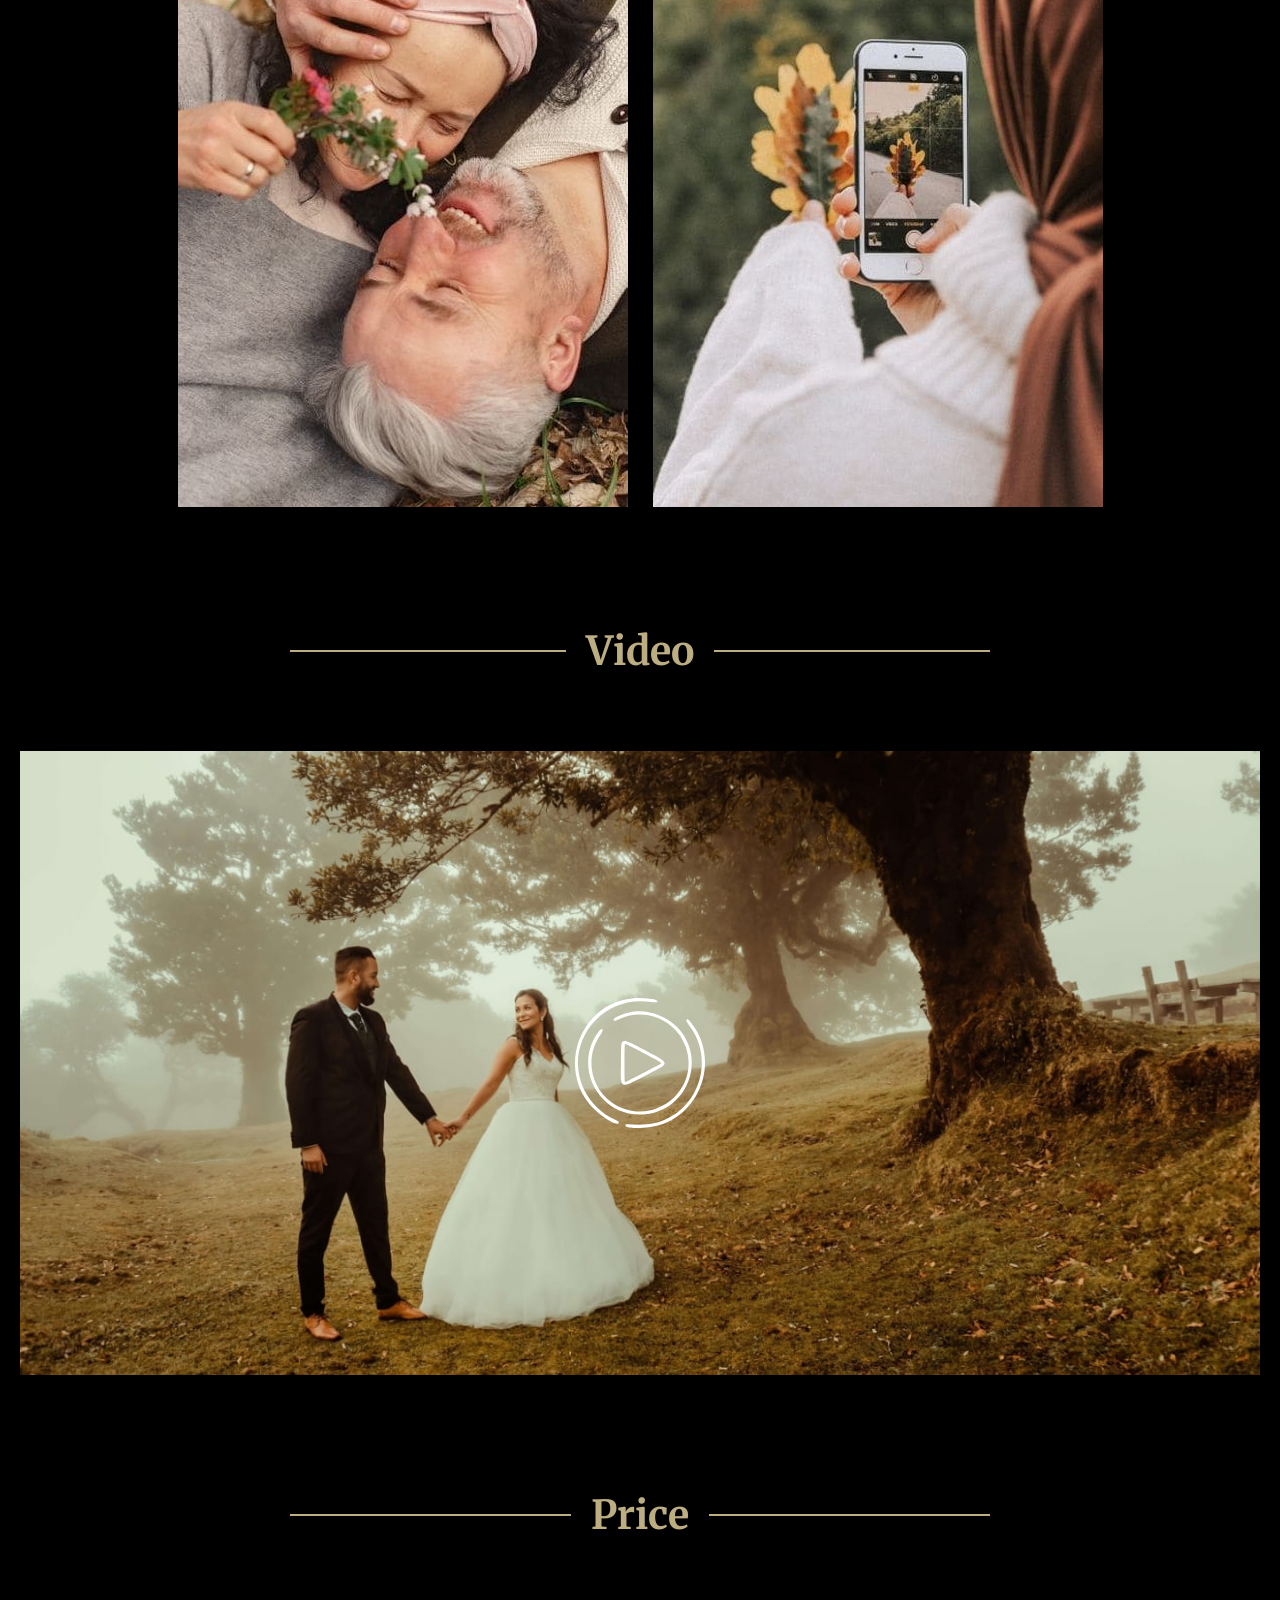
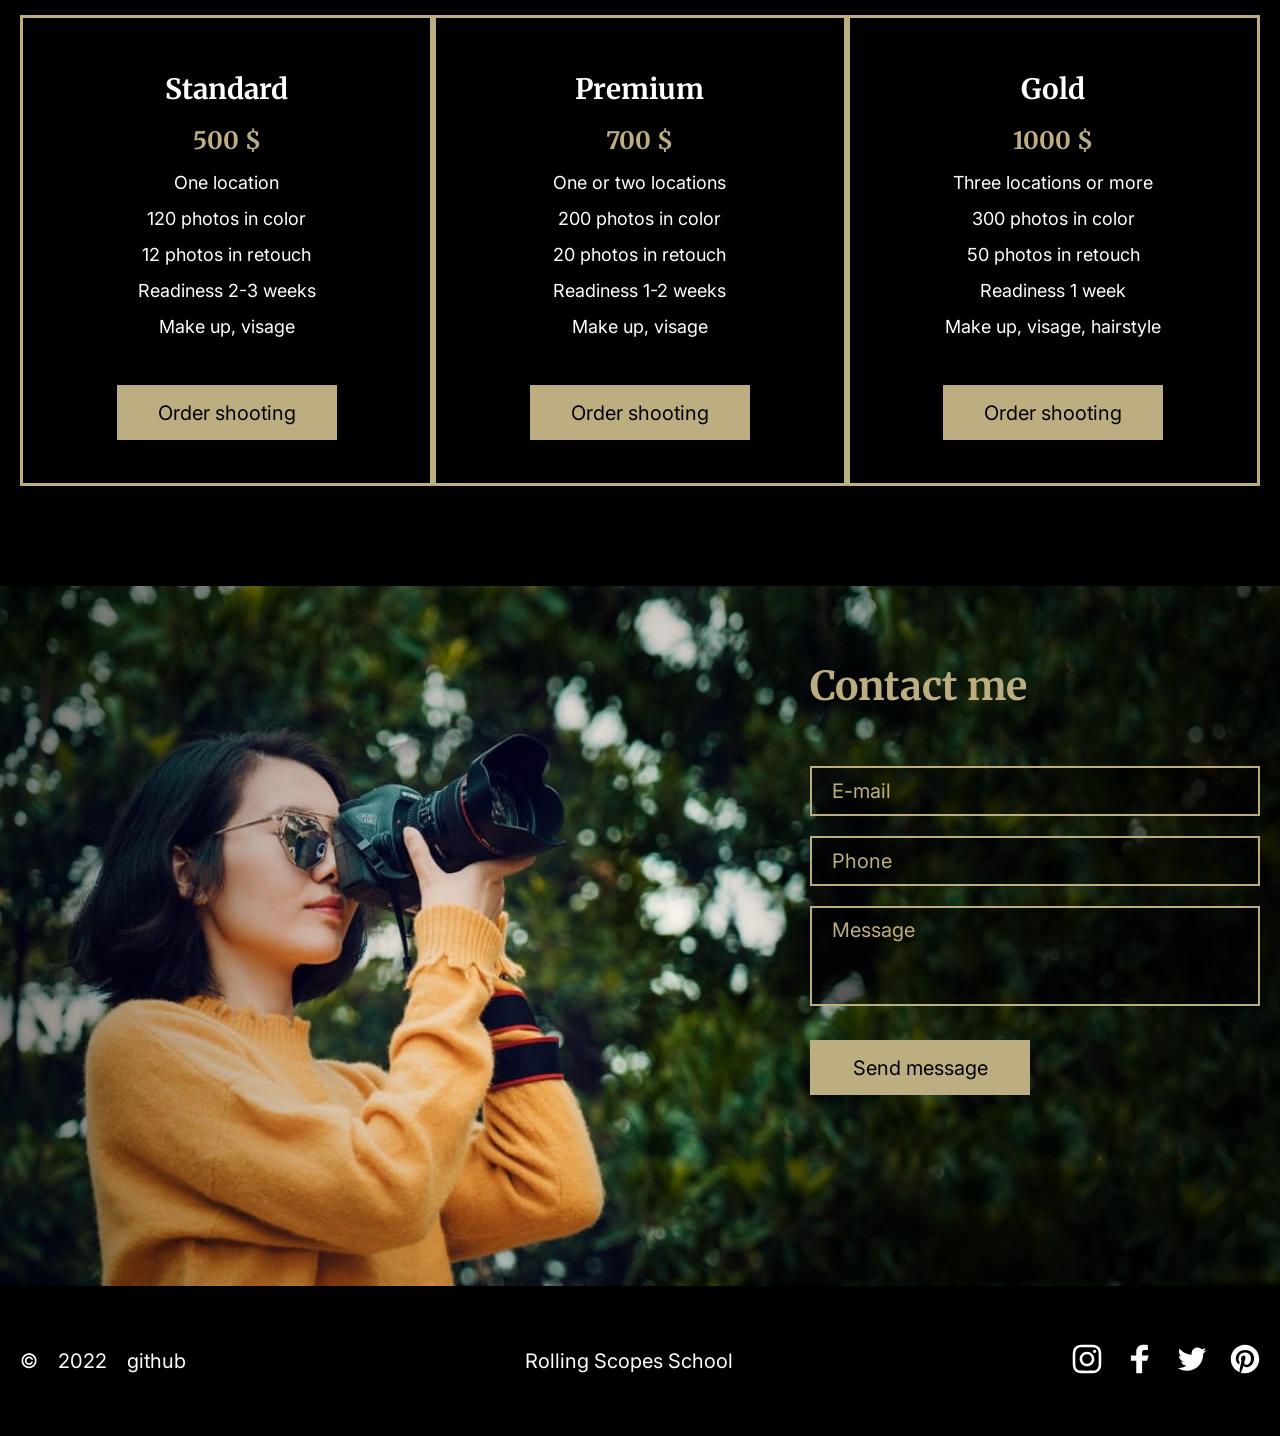
==== commit 3de9f52e: "add light-theme" ====
--- a/index.html
+++ b/index.html
@@ -62,6 +62,8 @@
                 <span class="line"></span>
             </div>
         </div>
+            <!-- light-theme -->
+            <div class="carbon_sun"></div>
         
         </div>
     </header>
@@ -281,7 +283,8 @@
         </section>
     </footer>
     
-    <script src="./index.js"></script>
+    <!-- <script src="./index.js"></script> -->
+    <script type="module" src="./index.js"></script>
 </body>
 
 </html>
--- a/style.css
+++ b/style.css
@@ -55,6 +55,7 @@
 
 a {
   text-decoration: none;
+  color: unset;
 }
 
 html,
@@ -72,6 +73,11 @@
 @media (max-width: 768px) {
   .container {
     padding: 0 60px;
+  }
+}
+@media screen and (min-width: 320px) and (max-width: 767px) {
+  .container {
+    padding: 0 20px;
   }
 }
 /* common styles */
@@ -108,6 +114,7 @@
   border: 0;
   transition: all 250ms var(--timingFn);
   background-color: var(--color-gold);
+  transition: all 0.3s;
 }
 .btn:hover,
 .btn:focus {
@@ -159,10 +166,6 @@
   align-items: center;
   margin-top: 20px;
 }
-/* .nav-list {
-  width: 500px;
-  margin-right: 30px;
-} */
 .nav-item {
   margin-right: 30px;
 }
@@ -180,7 +183,6 @@
   color: var(--color-gold);
 }
 .language-switch {
-  /* width: 70px; */
   align-items: center;
   margin-top: 20px;
 }
@@ -221,7 +223,6 @@
     height: 590px;
   }
   .logo {
-    /* margin-left: 60px; */
     margin-right: auto;
   }
   .nav {
@@ -234,17 +235,15 @@
   .language-switch {
     margin-right: 75px;
   }
-  .language-link:not(:last-child) {
+  .language-link {
     margin-right: 9px;
-  }
-  .slash {
-    margin-right: 18px;
   }
 }
 /* =================== HERO====================== */
 .hero {
   padding-top: 160px;
-  padding-bottom: 345px;
+  /* padding-bottom: 345px; */
+  padding-bottom: 330px;
 }
 .hero-content-box {
   max-width: 500px;
@@ -257,6 +256,7 @@
   font-size: 60px;
   line-height: 120px;
   margin-bottom: 10px;
+  color: #fff;
 }
 .hero-text {
   font-family: Inter;
@@ -266,6 +266,7 @@
   line-height: 40px;
   max-width: 470px;
   margin-bottom: 25px;
+  color: #fff;
 }
 /* =================== hero tablet ====================== */
 @media (max-width: 768px) {
@@ -309,8 +310,8 @@
 /* Cart */
 .skills__items-list {
   display: flex;
+  flex-wrap: wrap;
   justify-content: space-between;
-  flex-wrap: wrap;
 }
 .skill__item {
   background-position: center top;
@@ -363,28 +364,55 @@
   line-height: 36px;
   text-align: center;
 }
+
+@media (max-width: 1024px) {
+  .skills__items-list {
+    gap: 40px;
+    justify-content: center;
+  }
+}
 @media (max-width: 768px) {
   .skills {
     padding-top: 80px;
+    /* padding-top: 100px;
+    padding-bottom: 13px; */
   }
   .section-title {
     margin-bottom: 50px;
+    /* margin-bottom: 70px; */
   }
   .wrapper::before {
-    width: 364px;
+    max-width: 364px;
     top: 20px;
   }
   .skills__items-list {
-    display: flex;
-    flex-wrap: wrap;
-    gap: 35px 0;
     padding-bottom: 27px;
-  }
+    /* outline: 1px solid red; */
+  }
+
   .skill__item {
-    width: 300px;
+    max-width: 300px;
+    /* width: 100%; */
     padding-bottom: 40px;
     padding-right: 10px;
     padding-left: 10px;
+    padding: 75px 10px 0;
+    /* padding-top: 75px;
+    padding-bottom: 40px;
+    padding: 75px 10px 40px;
+    outline: 1px solid red; */
+  }
+  .item__text {
+    line-height: 22px;
+  }
+}
+@media screen and (min-width: 320px) and (max-width: 767px) {
+  .wrapper::before {
+    max-width: 250px;
+  }
+  .skill__item {
+    padding: 75px 10px 0;
+    /* padding: 75px 10px 40px; */
   }
 }
 /* ================== portfolio ====================== */
@@ -395,8 +423,8 @@
 .portfolio-btn-list {
   display: flex;
   justify-content: center;
-  flex-wrap: wrap; /**/
-  padding-bottom: 60px;
+  flex-wrap: wrap;
+  margin-bottom: 60px;
 }
 .portfolio-btn-item:not(:last-child) {
   margin-right: 5px;
@@ -420,21 +448,27 @@
   display: flex;
   flex-wrap: wrap;
   gap: 25px;
-  justify-content: center; /**/
+  justify-content: center;
+}
+
+@media (max-width: 1024px) {
+  .portfolio-btn-list {
+    gap: 5px;
+    max-width: 445px;
+    margin-right: auto;
+    margin-left: auto;
+  }
+  .portfolio-btn-item:not(:last-child) {
+    margin-right: 0px;
+  }
 }
 /* portfolio tablet */
 @media (max-width: 768px) {
   .portfolio {
     padding-top: 80px;
   }
-  .portfolio-btn-list {
-    display: flex;
-    flex-wrap: wrap;
-    gap: 5px;
-    justify-content: center;
-    margin: 0 auto;
-  }
-  .portfolio-btn-item {
+
+  .portfolio-btn-item:not(:last-child) {
     margin-right: 0px;
   }
   .portfolio-items-img {
@@ -443,12 +477,14 @@
     justify-content: center;
     align-items: center;
     gap: 44px;
+    /* gap: 21px; */
   }
   .portfolio-item {
     max-width: 450px;
     height: auto;
   }
 }
+
 /* ================== video ====================== */
 .video {
   padding-top: 100px;
@@ -478,6 +514,10 @@
 }
 
 @media (max-width: 768px) {
+  .video .container {
+    padding-right: 0;
+    padding-left: 0;
+  }
   .video {
     padding-top: 80px;
   }
@@ -554,6 +594,11 @@
     max-width: 420px;
   }
 }
+@media (max-width: 405px) {
+  .price-button {
+    width: 80%;
+  }
+}
 /* ================== contacts ================ ====== */
 .contacts {
   padding-top: 100px;
@@ -562,8 +607,10 @@
   background: url("./assets/img/contacts.jpg");
   background-size: auto 700px;
   background-position: center center;
+  background-repeat: no-repeat;
   height: 700px;
 }
+
 .wrapper-contacts {
   display: flex;
   justify-content: flex-end;
@@ -622,8 +669,13 @@
   .contacts .container {
     background: url("./assets/img/contacts-tablet.jpg");
     background-size: auto 600px;
-    background-position: center center;
     height: 600px;
+  }
+  @media (max-width: 750px) {
+    .contacts .container {
+      margin: 0 auto;
+      background-position: -232px center;
+    }
   }
   .wrapper-contacts {
     justify-content: center;
@@ -639,6 +691,7 @@
 .footer {
   padding-top: 50px;
   padding-bottom: 50px;
+  background-color: #000000;
 }
 .footer-title {
   display: none;
@@ -700,40 +753,45 @@
     padding-top: 28px;
     padding-bottom: 28px;
   }
-  .footer-data {
-    margin-bottom: 16px;
-  }
-  .footer-item {
-    line-height: 24px;
-  }
-  .footer-school {
-    margin-bottom: 20px;
-  }
-  .footer-school-item {
-    line-height: 24px;
-  }
   .footer-block {
     display: flex;
     flex-direction: column;
     align-items: center;
   }
+  .footer-data {
+    margin-bottom: 16px;
+    justify-content: space-around;
+  }
+  .footer-item {
+    line-height: 24px;
+  }
+  .footer-school {
+    width: 211px;
+    margin-bottom: 20px;
+  }
+  .footer-school-item {
+    line-height: 24px;
+  }
+  .icon-list {
+    width: 178px;
+    justify-content: space-around;
+  }
 }
 
 /* ================== burger ================== */
 @media (max-width: 768px) {
-  /* .header__inner {
-    overflow-x: hidden;
-    position: relative;
-  } */
   .hamburger {
     display: block;
     z-index: 2;
     position: absolute;
     right: 60px;
     margin-top: 20px;
-  }
-  .hamburger:hover {
     cursor: pointer;
+  }
+  @media screen and (min-width: 320px) and (max-width: 767px) {
+    .hamburger {
+      right: 20px;
+    }
   }
   .hamburger .line {
     width: 50px;
@@ -741,14 +799,13 @@
     background-color: #ecf0f1;
     display: block;
     margin: 9px auto;
-    transition: all 0.3s;
     -webkit-transition: all 0.3s ease-in-out;
     -o-transition: all 0.3s ease-in-out;
     transition: all 0.3s ease-in-out;
-  }
-  /* nav */
-  .header__nav.open {
-    right: 0;
+    transition: all 0.9s;
+  }
+  .hamburger:hover .line {
+    background-color: var(--color-gold);
   }
 
   #hamburger-1.is-active .line:nth-child(2) {
@@ -766,6 +823,12 @@
     -o-transform: translateY(-13px) rotate(-45deg);
     transform: translateY(-13px) rotate(-45deg);
   }
+
+  /* burger close */
+  /* .fixed {
+    position: fixed;
+    right: 60px;
+  } */
   /* ======================================= */
   /* стили для модалки */
   .header__nav {
@@ -776,7 +839,7 @@
     width: 100%;
     height: 100%;
     background-color: var(--color-black);
-    transition: all 0.3s;
+    transition: all 0.9s;
     z-index: 1;
   }
 
@@ -789,13 +852,18 @@
     margin-top: -235px;
     margin-left: 127px;
   }
+  @media screen and (min-width: 320px) and (max-width: 399px) {
+    .header__nav-list {
+      margin-left: 90px;
+    }
+  }
   .header__nav-link {
     transition: all 0.3s;
   }
 
-  .fixed {
-    position: fixed;
-    right: 60px;
+  /* открытие модал */
+  .header__nav.open {
+    right: 0;
   }
 
   /* стили overlay */
@@ -816,21 +884,56 @@
     display: block;
   }
 
-  /* scroll */
+  /* запрет scroll */
   .over-hid {
     overflow: hidden;
   }
 }
-/* ====================================================== */
-/* ========= backdrop ========== */
-/* .overlay {
-    display: block;
-    position: fixed;
-    width: 100%;
-    height: 100%;
-    top: 0px;
-    left: 0;
-    z-index: 100;
-    background: rgba(0, 0, 0, 0.5);
-  }
-}  */
+/* ===================================================== */
+/* light-theme */
+.light-theme {
+  background-color: #fff;
+  color: #000;
+}
+
+.light-theme:hover {
+  color: #000;
+}
+
+.night-theme {
+  background-color: transparent;
+  color: #fff;
+}
+.carbon_sun {
+  width: 45px;
+  height: 45px;
+  background-image: url("./assets/svg/carbon_sun.svg");
+  background-size: contain;
+  background-repeat: no-repeat;
+  transition: all 300ms var(--timingFn);
+  margin-top: 20px;
+  /* margin-left: 28px; */
+  cursor: pointer;
+}
+.carbon_sun:hover {
+  filter: invert(26%) sepia(15%) saturate(638%) hue-rotate(7deg) brightness(92%)
+    contrast(87%);
+}
+@media (max-width: 768px) {
+  .carbon_sun {
+    width: 45px;
+    height: 45px;
+    background-image: url("./assets/svg/carbon_sun.svg");
+    background-size: contain;
+    background-repeat: no-repeat;
+    transition: all 300ms var(--timingFn);
+    margin-top: 20px;
+    margin-right: 30px;
+    cursor: pointer;
+  }
+  /* light-theme */
+  .light-theme {
+    background-color: #fff;
+    color: #000;
+  }
+}
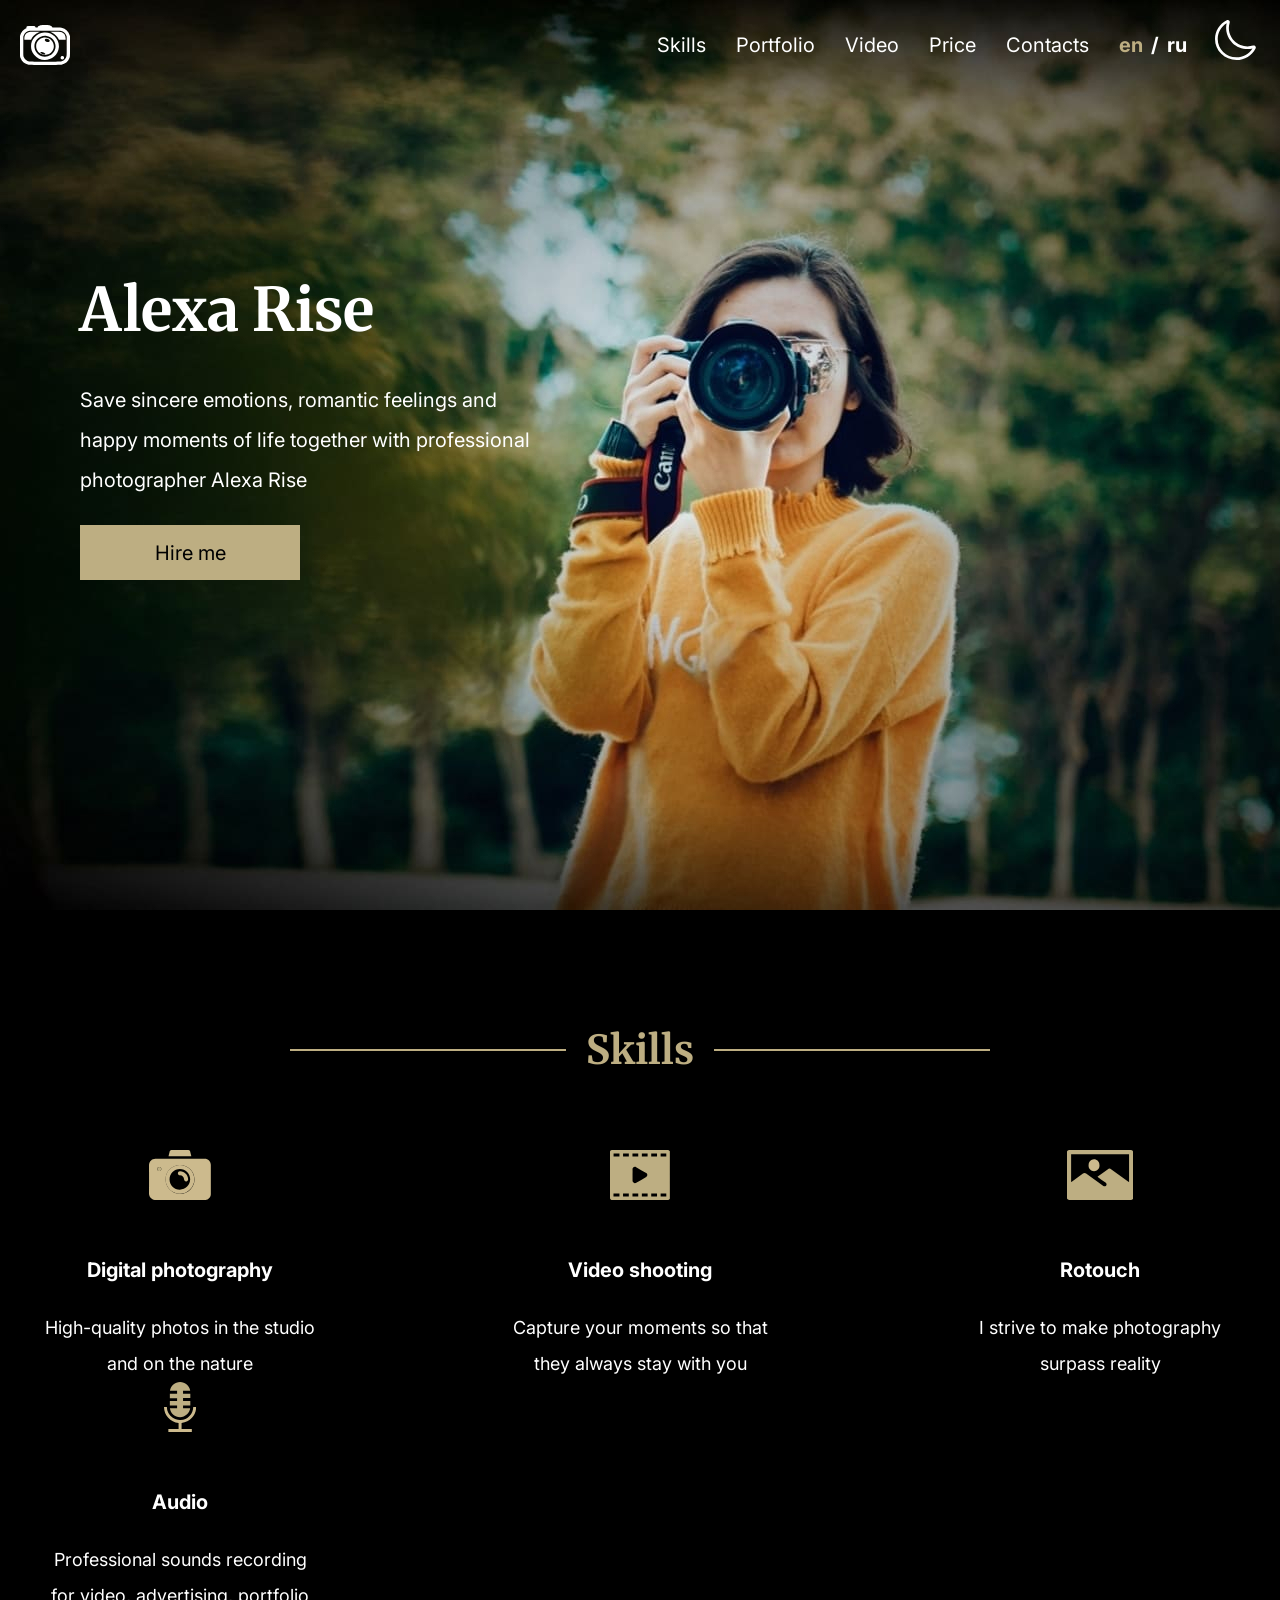
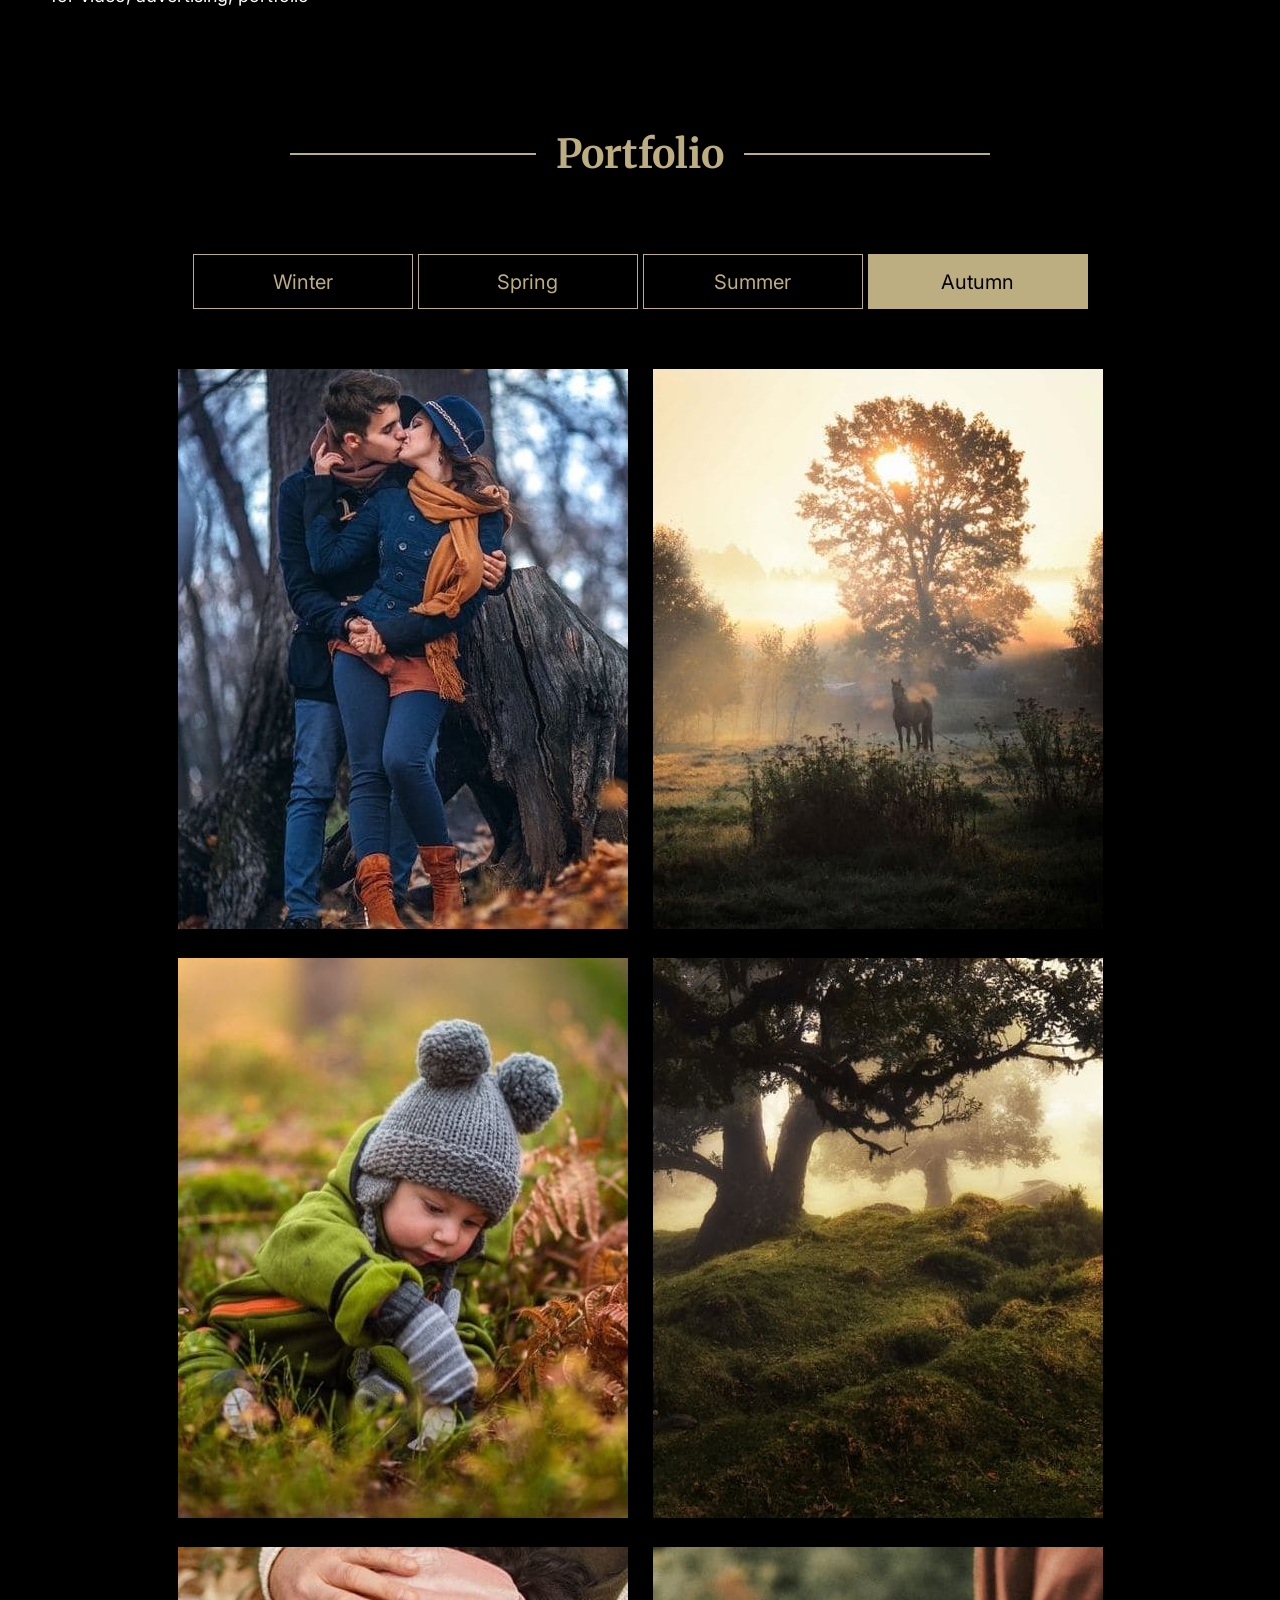
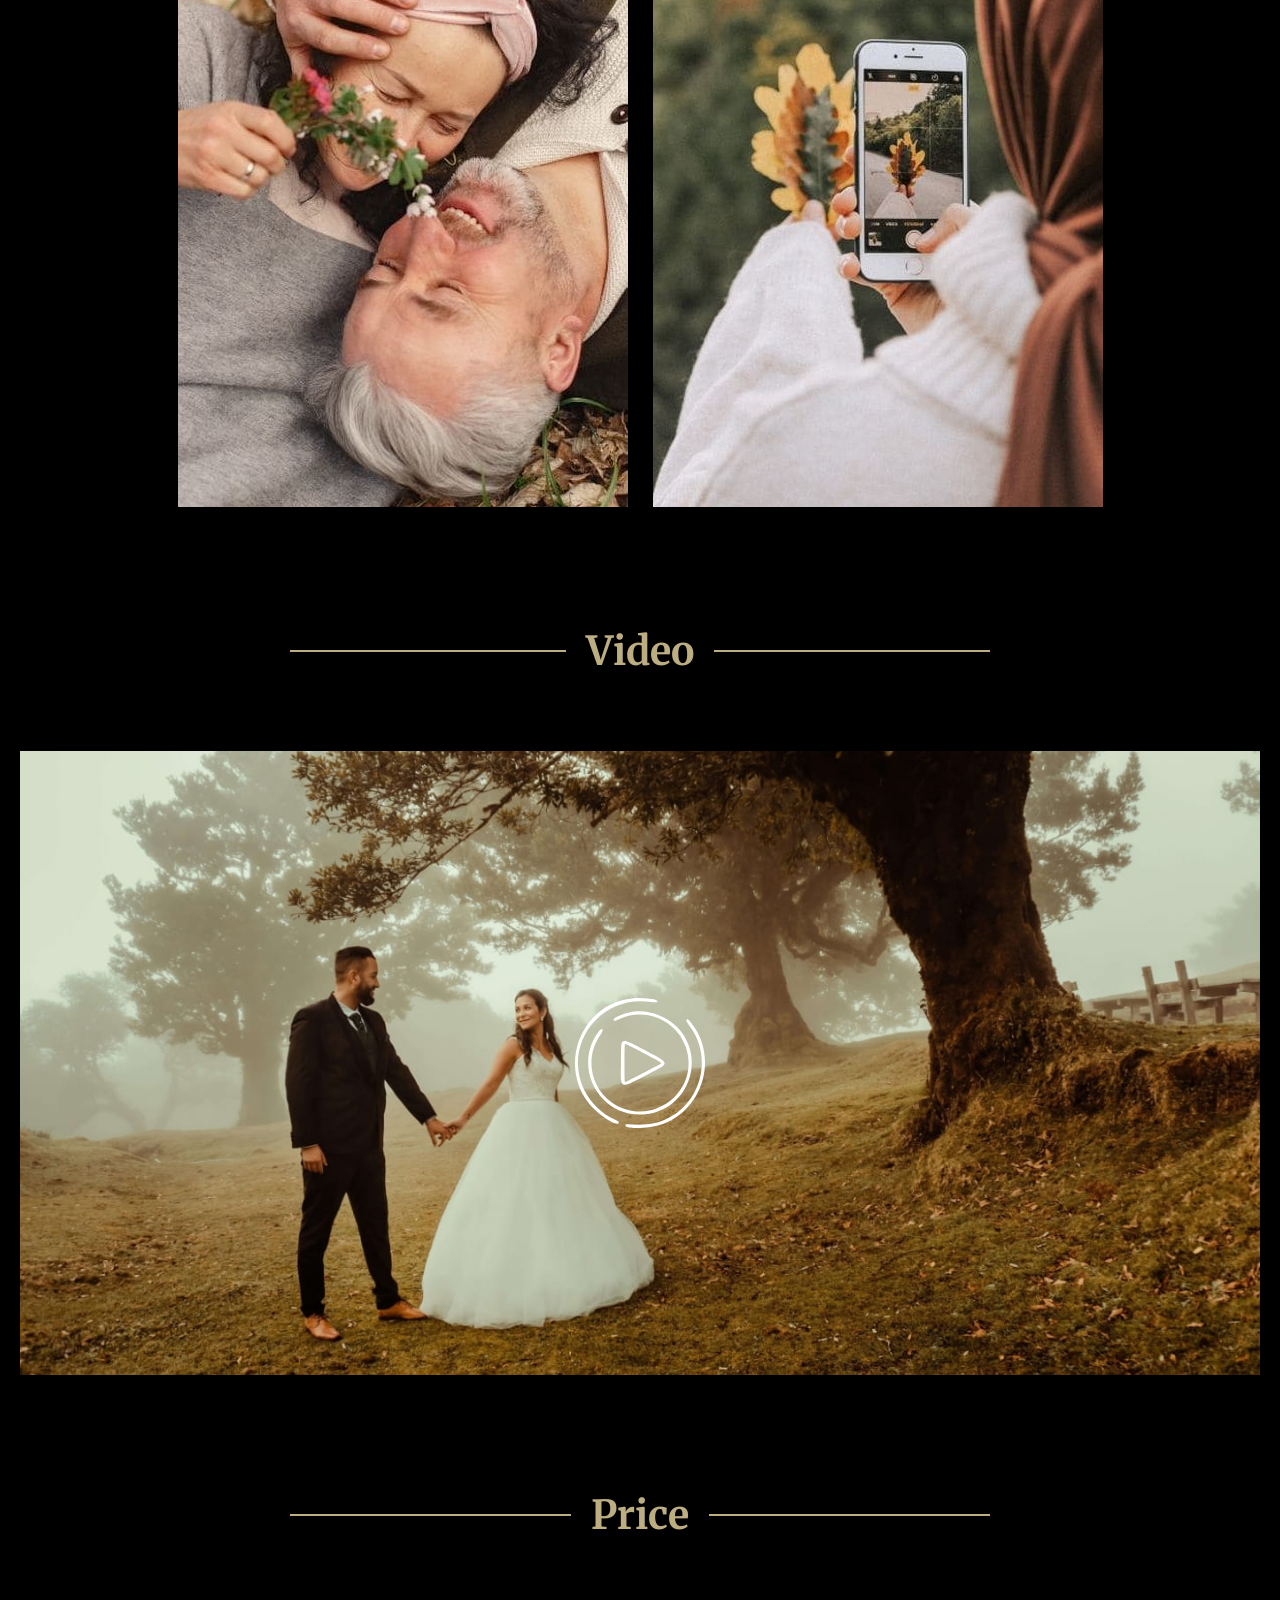
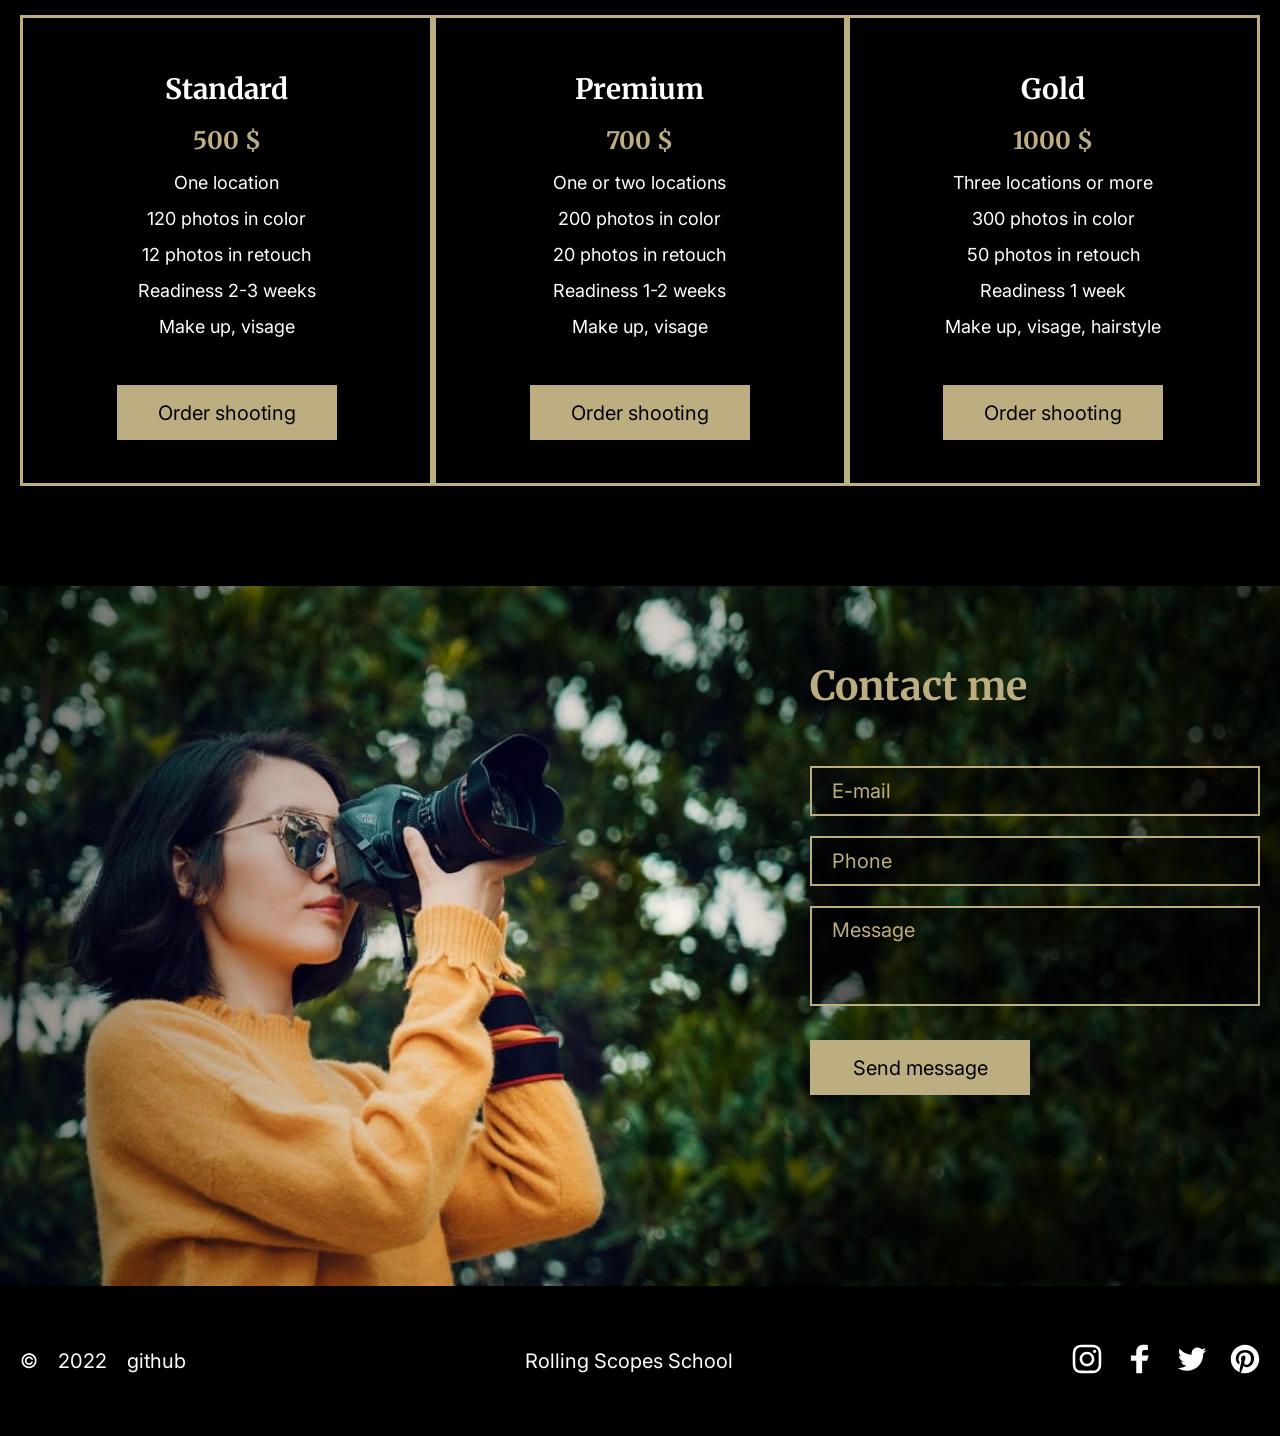
==== commit faded025: "add" ====
--- a/index.html
+++ b/index.html
@@ -23,36 +23,36 @@
             <nav class="nav header__nav">
                 <ul class="nav-list header__nav-list">
                     <li class="nav-item header__nav-link">
-                        <a href="#skills" class="nav-link">
+                        <a href="#skills" data-i18="skills" class="nav-link">
                             Skills
                         </a>
                     </li>
                     <li class="nav-item header__nav-link">
-                        <a href="#portfolio" class="nav-link">
+                        <a href="#portfolio" data-i18="portfolio" class="nav-link">
                             Portfolio
                         </a>
                     </li>
                     <li class="nav-item header__nav-link">
-                        <a href="#video" class="nav-link">
+                        <a href="#video" data-i18="video" class="nav-link">
                             Video
                         </a>
                     </li>
                     <li class="nav-item header__nav-link">
-                        <a href="#price" class="nav-link">
+                        <a href="#price" data-i18="price" class="nav-link">
                             Price
                         </a>
                     </li>
                     <li class="nav-item header__nav-link">
-                        <a href="#contacts" class="nav-link">
+                        <a href="#contacts" data-i18="contacts" class="nav-link">
                             Contacts
                         </a>
                     </li>
                 </ul>
             </nav>
             <div class="language-switch">
-                <a class="language-link active" href="#">en</a>
+                <a class="language-link en active" href="#">en</a>
                 <p class="slash">/</p>
-                <a class="language-link" href="#">ru</a>
+                <a class="language-link ru" href="#">ru</a>
             </div>
      <!-- BURGER-->
         <div class="three col">
@@ -62,9 +62,8 @@
                 <span class="line"></span>
             </div>
         </div>
-            <!-- light-theme -->
-            <div class="carbon_sun"></div>
-        
+            <!-- LIGHT-THEME BUTTON -->
+            <button class="switch_theme"></button>
         </div>
     </header>
     <main>
@@ -73,14 +72,14 @@
             <div class="container">
                 <!-- title -->
                 <div class="hero-content-box">
-                    <h1 class="hero-title">Alexa Rise</h1>
-                    <p class="hero-text">
+                    <h1 class="hero-title" data-i18="hero-title">Alexa Rise</h1>
+                    <p class="hero-text" data-i18="hero-text">
                         Save sincere emotions, romantic feelings and
                         happy moments of life together with
                         professional
                         photographer Alexa Rise
                     </p>
-                    <button class="btn" type="button">
+                    <button class="btn" data-i18="hire" type="button">
                         Hire me</button>
                 </div>
             </div>
@@ -89,25 +88,25 @@
         <section class="skills" id="skills">
             <div class="container">
                 <div class="wrapper">
-                    <h2 class="section-title">Skills</h2>
+                    <h2 class="section-title" data-i18="skills">Skills</h2>
                 </div>
 
                 <div class="skills__items-list">
                     <div class="skill__item">
-                        <h3 class="item__title">Digital photography</h3>
-                        <p class="item__text">High-quality photos in the studio and on the nature</p>
-                    </div>
-                    <div class="skill__item">
-                        <h3 class="item__title">Video shooting</h3>
-                        <p class="item__text">Capture your moments so that they always stay with you</p>
-                    </div>
-                    <div class="skill__item">
-                        <h3 class="item__title">Rotouch</h3>
-                        <p class="item__text">I strive to make photography surpass reality</p>
-                    </div>
-                    <div class="skill__item">
-                        <h3 class="item__title">Audio</h3>
-                        <p class="item__text">Professional sounds recording for video, advertising, portfolio</p>
+                        <h3 class="item__title" data-i18="skill-title-1">Digital photography</h3>
+                        <p class="item__text" data-i18="skill-text-1">High-quality photos in the studio and on the nature</p>
+                    </div>
+                    <div class="skill__item">
+                        <h3 class="item__title" data-i18="skill-title-2">Video shooting</h3>
+                        <p class="item__text" data-i18="skill-text-2">Capture your moments so that they always stay with you</p>
+                    </div>
+                    <div class="skill__item">
+                        <h3 class="item__title" data-i18="skill-title-3">Rotouch</h3>
+                        <p class="item__text" data-i18="skill-text-3">I strive to make photography surpass reality</p>
+                    </div>
+                    <div class="skill__item">
+                        <h3 class="item__title" data-i18="skill-title-4">Audio</h3>
+                        <p class="item__text" data-i18="skill-text-4">Professional sounds recording for video, advertising, portfolio</p>
                     </div>
                 </div>
             </div>
@@ -116,42 +115,42 @@
         <section class="portfolio" id="portfolio">
             <div class="container">
                 <div class="wrapper">
-                    <h2 class="section-title">Portfolio</h2>
+                    <h2 class="section-title" data-i18="portfolio">Portfolio</h2>
                 </div>
                 <!-- radio buttons -->
                 <ul class="portfolio-btn-list">
                     <li class="portfolio-btn-item">
-                        <button class="portfolio-btn btn" type="button">Winter</button>
-                    </li>
-                    <li class="portfolio-btn-item">
-                        <button class="portfolio-btn btn" type="button">Spring</button>
-                    </li>
-                    <li class="portfolio-btn-item">
-                        <button class="portfolio-btn btn" type="button">Summer</button>
-                    </li>
-                    <li class="portfolio-btn-item">
-                        <button class="portfolio-btn btn portfolio-btn-active" type="button">Autumn</button>
+                        <button class="portfolio-btn btn" data-season="winter" data-i18="winter" type="button">Winter</button>
+                    </li>
+                    <li class="portfolio-btn-item">
+                        <button class="portfolio-btn btn"data-season="spring" data-i18="spring" type="button">Spring</button>
+                    </li>
+                    <li class="portfolio-btn-item">
+                        <button class="portfolio-btn btn" data-season="summer" data-i18="summer" type="button">Summer</button>
+                    </li>
+                    <li class="portfolio-btn-item">
+                        <button class="portfolio-btn btn portfolio-btn-active" data-season="autumn" data-i18="autumn" type="button">Autumn</button>
                     </li>
                 </ul>
                 <!-- img -->
-                <ul class="portfolio-items-img">
-                    <li class="portfolio-item">
-                        <img src="./assets/img/portfolio-img-1.jpg" alt="boy and girl">
-                    </li>
-                    <li class="portfolio-item">
-                        <img src="./assets/img/portfolio-img-2.jpg" alt="tree">
-                    </li>
-                    <li class="portfolio-item">
-                        <img src="./assets/img/portfolio-img-3.jpg" alt="child">
-                    </li>
-                    <li class="portfolio-item">
-                        <img src="./assets/img/portfolio-img-4.jpg" alt="big tree">
-                    </li>
-                    <li class="portfolio-item">
-                        <img src="./assets/img/portfolio-img-5.jpg" alt="man and woman">
-                    </li>
-                    <li class="portfolio-item">
-                        <img src="./assets/img/portfolio-img-6.jpg" alt="phone">
+                 <ul class="portfolio-items-img">
+                    <li class="portfolio-item">
+                        <img class="portfolio-img" src="assets/img/autumn/1.jpg" alt="photo_1">
+                    </li>
+                    <li class="portfolio-item">
+                        <img class="portfolio-img" src="assets/img/autumn/2.jpg" alt="photo_2">
+                    </li>
+                    <li class="portfolio-item">
+                        <img class="portfolio-img" src="assets/img/autumn/3.jpg" alt="photo_3">
+                    </li>
+                    <li class="portfolio-item">
+                        <img class="portfolio-img" src="assets/img/autumn/4.jpg" alt="photo_4">
+                    </li>
+                    <li class="portfolio-item">
+                        <img class="portfolio-img" src="assets/img/autumn/5.jpg" alt="photo_5">
+                    </li>
+                    <li class="portfolio-item">
+                        <img class="portfolio-img" src="assets/img/autumn/6.jpg" alt="photo_6">
                     </li>
                 </ul>
             </div>
@@ -160,7 +159,7 @@
         <section class="video section" id="video">
             <div class="container">
                 <div class="wrapper">
-                    <h2 class="section-title">Video</h2>
+                    <h2 class="section-title" data-i18="video">Video</h2>
                 </div>
                 <div class="video-player">
                     <img src="./assets/img/video-player.jpg" alt="bride and groom">
@@ -172,39 +171,39 @@
         <section class="price section" id="price">
             <div class="container">
                 <div class="wrapper">
-                    <h2 class="section-title">Price</h2>
+                    <h2 class="section-title" data-i18="price">Price</h2>
                 </div>
                 <div class="price-block">
                     <article class="price-cart">
-                        <h3 class="price-title">Standard</h3>
-                        <p class="price-tag">500 $</p>
-                        <span class="price-description">One location</span>
-                        <span class="price-description">120 photos in color</span>
-                        <span class="price-description">12 photos in retouch</span>
-                        <span class="price-description">Readiness 2-3 weeks</span>
-                        <span class="price-description">Make up, visage</span>
-                        <button class="price-button btn" type="button" data-modal-open>Order shooting
+                        <h3 class="price-title" data-i18="standard">Standard</h3>
+                        <p class="price-tag" data-i18="portfolio">500 $</p>
+                        <span class="price-description" data-i18="price-description-1-span-1">One location</span>
+                        <span class="price-description" data-i18="price-description-1-span-2">120 photos in color</span>
+                        <span class="price-description" data-i18="price-description-1-span-3">12 photos in retouch</span>
+                        <span class="price-description" data-i18="price-description-1-span-4">Readiness 2-3 weeks</span>
+                        <span class="price-description" data-i18="price-description-1-span-5">Make up, visage</span>
+                        <button class="price-button btn" type="button" data-i18="order" data-modal-open>Order shooting
                         </button>
                     </article>
                     <article class="price-cart">
-                        <h3 class="price-title">Premium</h3>
+                        <h3 class="price-title" data-i18="premium">Premium</h3>
                         <p class="price-tag">700 $</p>
-                        <span class="price-description">One or two locations</span>
-                        <span class="price-description">200 photos in color</span>
-                        <span class="price-description">20 photos in retouch</span>
-                        <span class="price-description">Readiness 1-2 weeks</span>
-                        <span class="price-description">Make up, visage</span>
-                        <button class="price-button btn" type="button" data-modal-open>Order shooting</button>
+                        <span class="price-description" data-i18="price-description-2-span-1">One or two locations</span>
+                        <span class="price-description" data-i18="price-description-2-span-2">200 photos in color</span>
+                        <span class="price-description" data-i18="price-description-2-span-3">20 photos in retouch</span>
+                        <span class="price-description" data-i18="price-description-2-span-4">Readiness 1-2 weeks</span>
+                        <span class="price-description" data-i18="price-description-2-span-5">Make up, visage</span>
+                        <button class="price-button btn" type="button" data-i18="order" data-modal-open>Order shooting</button>
                     </article>
                     <article class="price-cart">
-                        <h3 class="price-title">Gold</h3>
+                        <h3 class="price-title" data-i18="gold">Gold</h3>
                         <p class="price-tag">1000 $</p>
-                        <span class="price-description">Three locations or more</span>
-                        <span class="price-description">300 photos in color</span>
-                        <span class="price-description">50 photos in retouch</span>
-                        <span class="price-description">Readiness 1 week</span>
-                        <span class="price-description">Make up, visage, hairstyle</span>
-                        <button class="price-button btn" type="button">Order shooting</button>
+                        <span class="price-description" data-i18="price-description-3-span-1">Three locations or more</span>
+                        <span class="price-description" data-i18="price-description-3-span-2">300 photos in color</span>
+                        <span class="price-description" data-i18="price-description-2-span-3">50 photos in retouch</span>
+                        <span class="price-description" data-i18="price-description-3-span-4">Readiness 1 week</span>
+                        <span class="price-description" data-i18="price-description-3-span-5">Make up, visage, hairstyle</span>
+                        <button class="price-button btn" data-i18="order" type="button">Order shooting</button>
                     </article>
                 </div>
             </div>
@@ -214,18 +213,18 @@
             <div class="container">
                 <div class="wrapper-contacts">
                     <form class="form-contacts">
-                        <h2 class="section-title form-title">Contact me</h2>
-                        <input class="form-input" type="email" name="mail" id="contact-mail" placeholder="E-mail" />
-                        <input class="form-input" type="tel" name="phone" id="contact-phone" placeholder="Phone">
-                        <textarea class="form-input" name="comment" placeholder="Message"></textarea>
-                        <button class="form-btn btn" type="button">Send message</button>
+                        <h2 class="section-title form-title" data-i18="contact-me">Contact me</h2>
+                        <input class="form-input" data-i18="e-mail" type="email" name="mail" id="contact-mail" placeholder="E-mail" />
+                        <input class="form-input" data-i18="phone" type="tel" name="phone" id="contact-phone" placeholder="Phone">
+                        <textarea class="form-input" data-i18="message" name="message" placeholder="Message"></textarea>
+                        <button class="form-btn btn" data-i18="send-message" type="button">Send message</button>
                     </form>
                 </div>
             </div>
         </section>
     </main>
     <footer>
-        <section class="footer">
+        <section class="footer footer-block">
             <div class="container">
                 <h3 class="footer-title">footer</h3>
                 <div class="footer-block">
--- a/style.css
+++ b/style.css
@@ -112,17 +112,19 @@
   height: 55px;
   cursor: pointer;
   border: 0;
-  transition: all 250ms var(--timingFn);
   background-color: var(--color-gold);
   transition: all 0.3s;
 }
-.btn:hover,
-.btn:focus {
+.btn:hover {
   color: #ffffff;
+  transform: scale(0.97);
+  transition: all 0.5s ease;
 }
 /* =================== HEADER ====================== */
 .header {
   padding-bottom: 20px;
+  /* при светлой теме задает nav-link */
+  color: #fff;
 }
 .header-container {
   display: flex;
@@ -175,7 +177,7 @@
   font-weight: 400;
   font-size: 20px;
   line-height: 50px;
-  color: #ffffff;
+  /* color: #ffffff; */
   transition: all 250ms var(--timingFn);
 }
 .nav-link:hover,
@@ -233,7 +235,7 @@
     line-height: 73px;
   }
   .language-switch {
-    margin-right: 75px;
+    margin-right: 25px;
   }
   .language-link {
     margin-right: 9px;
@@ -434,14 +436,16 @@
   background-color: transparent;
   border: 1px solid var(--color-gold);
 }
-.portfolio-btn:hover,
-.portfolio-btn:focus {
+.portfolio-btn:hover {
   color: #ffffff;
   background-color: var(--color-gold);
+  transform: scale(0.97);
+  transition: all 0.5s ease;
 }
 .portfolio-btn-active {
   background-color: var(--color-gold);
   color: #000;
+  transition: all 0.5s ease;
 }
 /* img */
 .portfolio-items-img {
@@ -623,7 +627,8 @@
 }
 .form-title {
   margin-bottom: 40px;
-  background-color: transparent;
+  background-color: transparent !important;
+  color: var(--color-gold) !important;
   text-align: left;
   padding: 0;
 }
@@ -644,9 +649,11 @@
   font-family: inherit;
   font-weight: normal;
   font-size: 20px;
-  background: rgba(0, 0, 0, 0.5);
+  color: var(--color-gold);
+  background-color: rgba(0, 0, 0, 0.5);
   border: 2px solid var(--color-gold);
   padding-left: 20px;
+  outline: none;
 }
 ::placeholder {
   font-family: inherit;
@@ -654,6 +661,7 @@
   line-height: 40px;
   color: var(--color-gold);
 }
+
 /* фона элементов input при автозаполнении в Chrome */
 input:-webkit-autofill,
 input:-webkit-autofill:hover,
@@ -691,7 +699,10 @@
 .footer {
   padding-top: 50px;
   padding-bottom: 50px;
+  /* для белой темы */
   background-color: #000000;
+  max-width: 1440px;
+  margin: auto;
 }
 .footer-title {
   display: none;
@@ -710,6 +721,7 @@
   font-weight: normal;
   font-size: 20px;
   line-height: 50px;
+  color: #ffffff;
 }
 .footer-item:not(:last-child) {
   margin-right: 20px;
@@ -720,9 +732,10 @@
   font-weight: normal;
   font-size: 20px;
   line-height: 50px;
+  color: #ffffff;
 }
 .link {
-  color: #ffffff;
+  /* color: #ffffff; */
   transition: all 250ms var(--timingFn);
 }
 .link:hover,
@@ -892,48 +905,49 @@
 /* ===================================================== */
 /* light-theme */
 .light-theme {
-  background-color: #fff;
-  color: #000;
-}
-
+  background-color: #ffffff;
+  color: #000000;
+}
 .light-theme:hover {
-  color: #000;
-}
-
-.night-theme {
-  background-color: transparent;
-  color: #fff;
-}
-.carbon_sun {
+  color: #000000;
+}
+
+.switch_theme {
   width: 45px;
   height: 45px;
-  background-image: url("./assets/svg/carbon_sun.svg");
-  background-size: contain;
+  background-image: url(./assets/svg/moon.svg);
+  background-color: transparent;
   background-repeat: no-repeat;
-  transition: all 300ms var(--timingFn);
+  border: none;
+  cursor: pointer;
   margin-top: 20px;
-  /* margin-left: 28px; */
-  cursor: pointer;
-}
-.carbon_sun:hover {
+  transition: all 0.3s;
+}
+@media screen and (min-width: 769px) and (max-width: 1440px) {
+  .switch_theme {
+    margin-left: 28px;
+  }
+}
+.switch_theme:hover {
   filter: invert(26%) sepia(15%) saturate(638%) hue-rotate(7deg) brightness(92%)
     contrast(87%);
 }
-@media (max-width: 768px) {
-  .carbon_sun {
-    width: 45px;
-    height: 45px;
-    background-image: url("./assets/svg/carbon_sun.svg");
-    background-size: contain;
-    background-repeat: no-repeat;
-    transition: all 300ms var(--timingFn);
-    margin-top: 20px;
-    margin-right: 30px;
-    cursor: pointer;
+.sun {
+  background-image: url("./assets/svg/sun.svg");
+}
+.rotate {
+  transform: rotate(360deg);
+}
+@media (max-width: 768px) {
+  .switch_theme {
+    margin-right: 85px;
   }
   /* light-theme */
   .light-theme {
-    background-color: #fff;
-    color: #000;
-  }
-}
+    background-color: #ffffff;
+    color: #000000;
+  }
+  /* .night-theme {
+    color: #000000 !important;
+  } */
+}
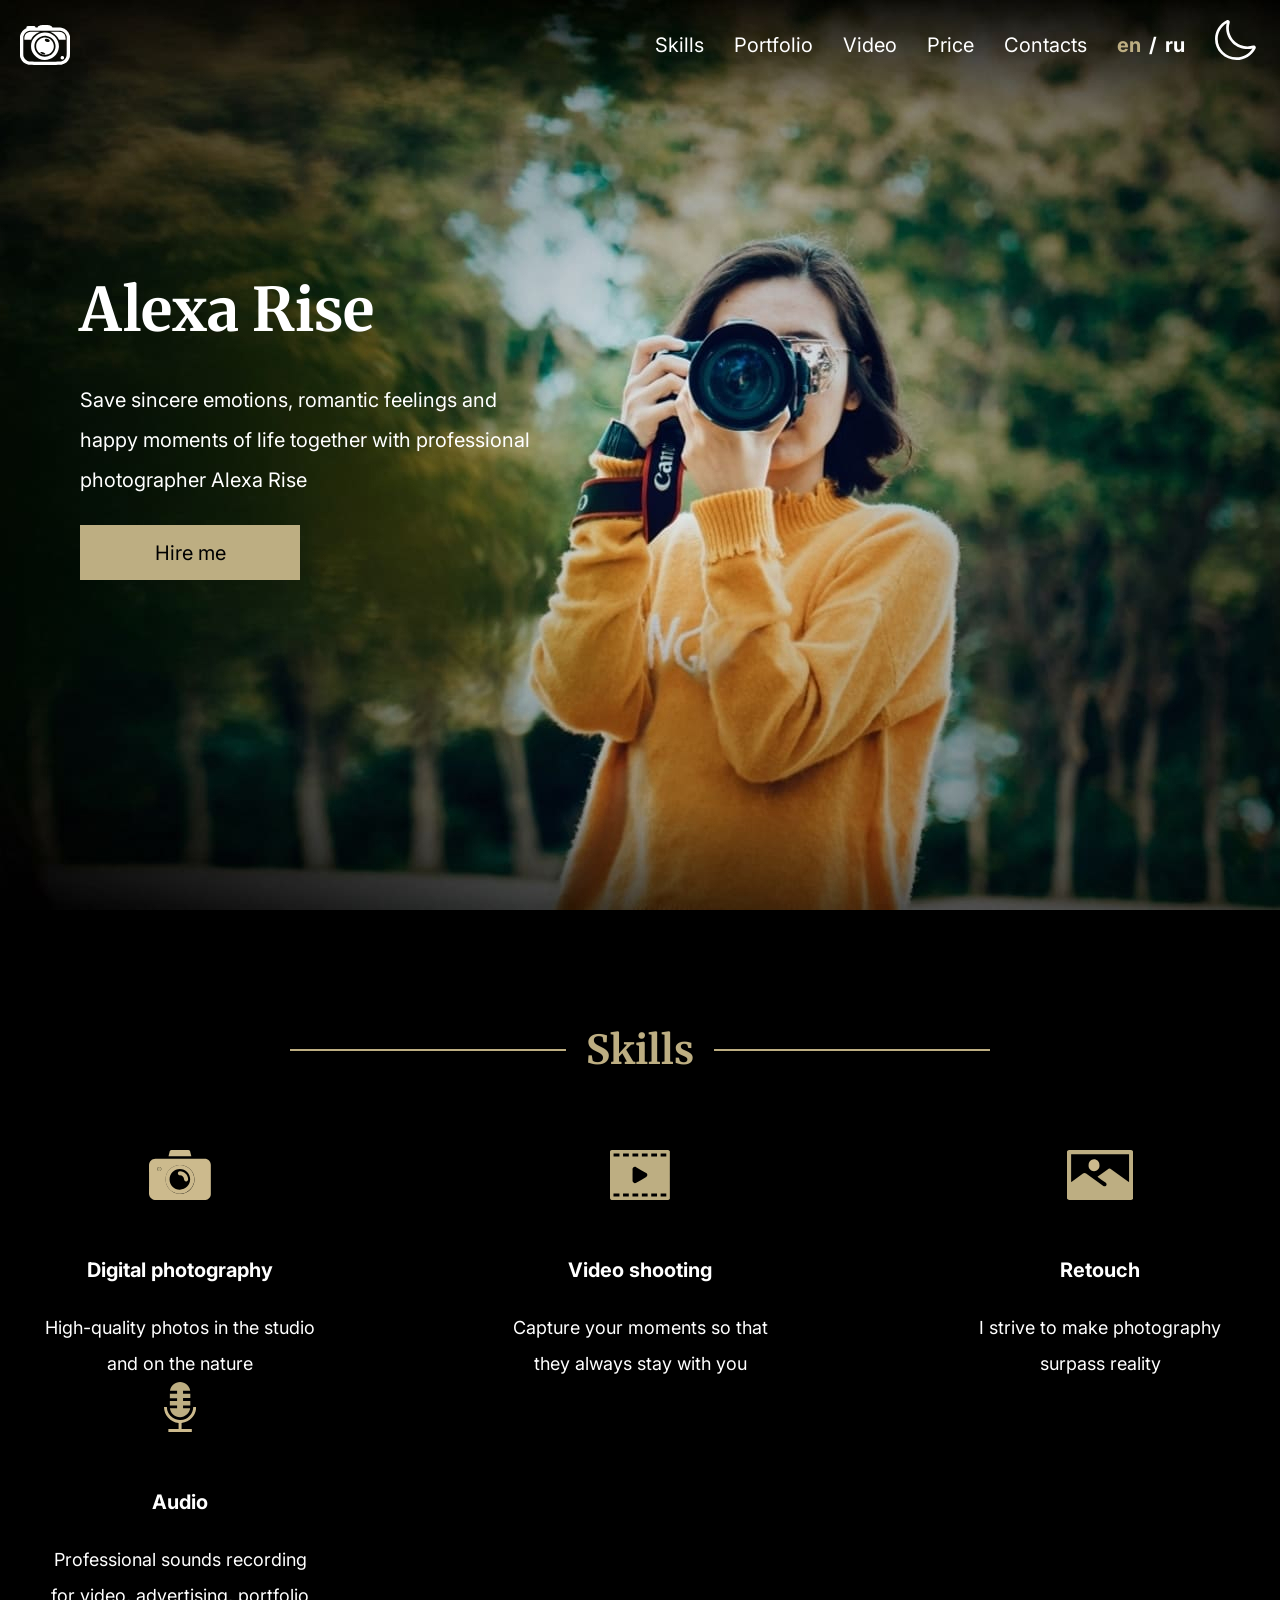
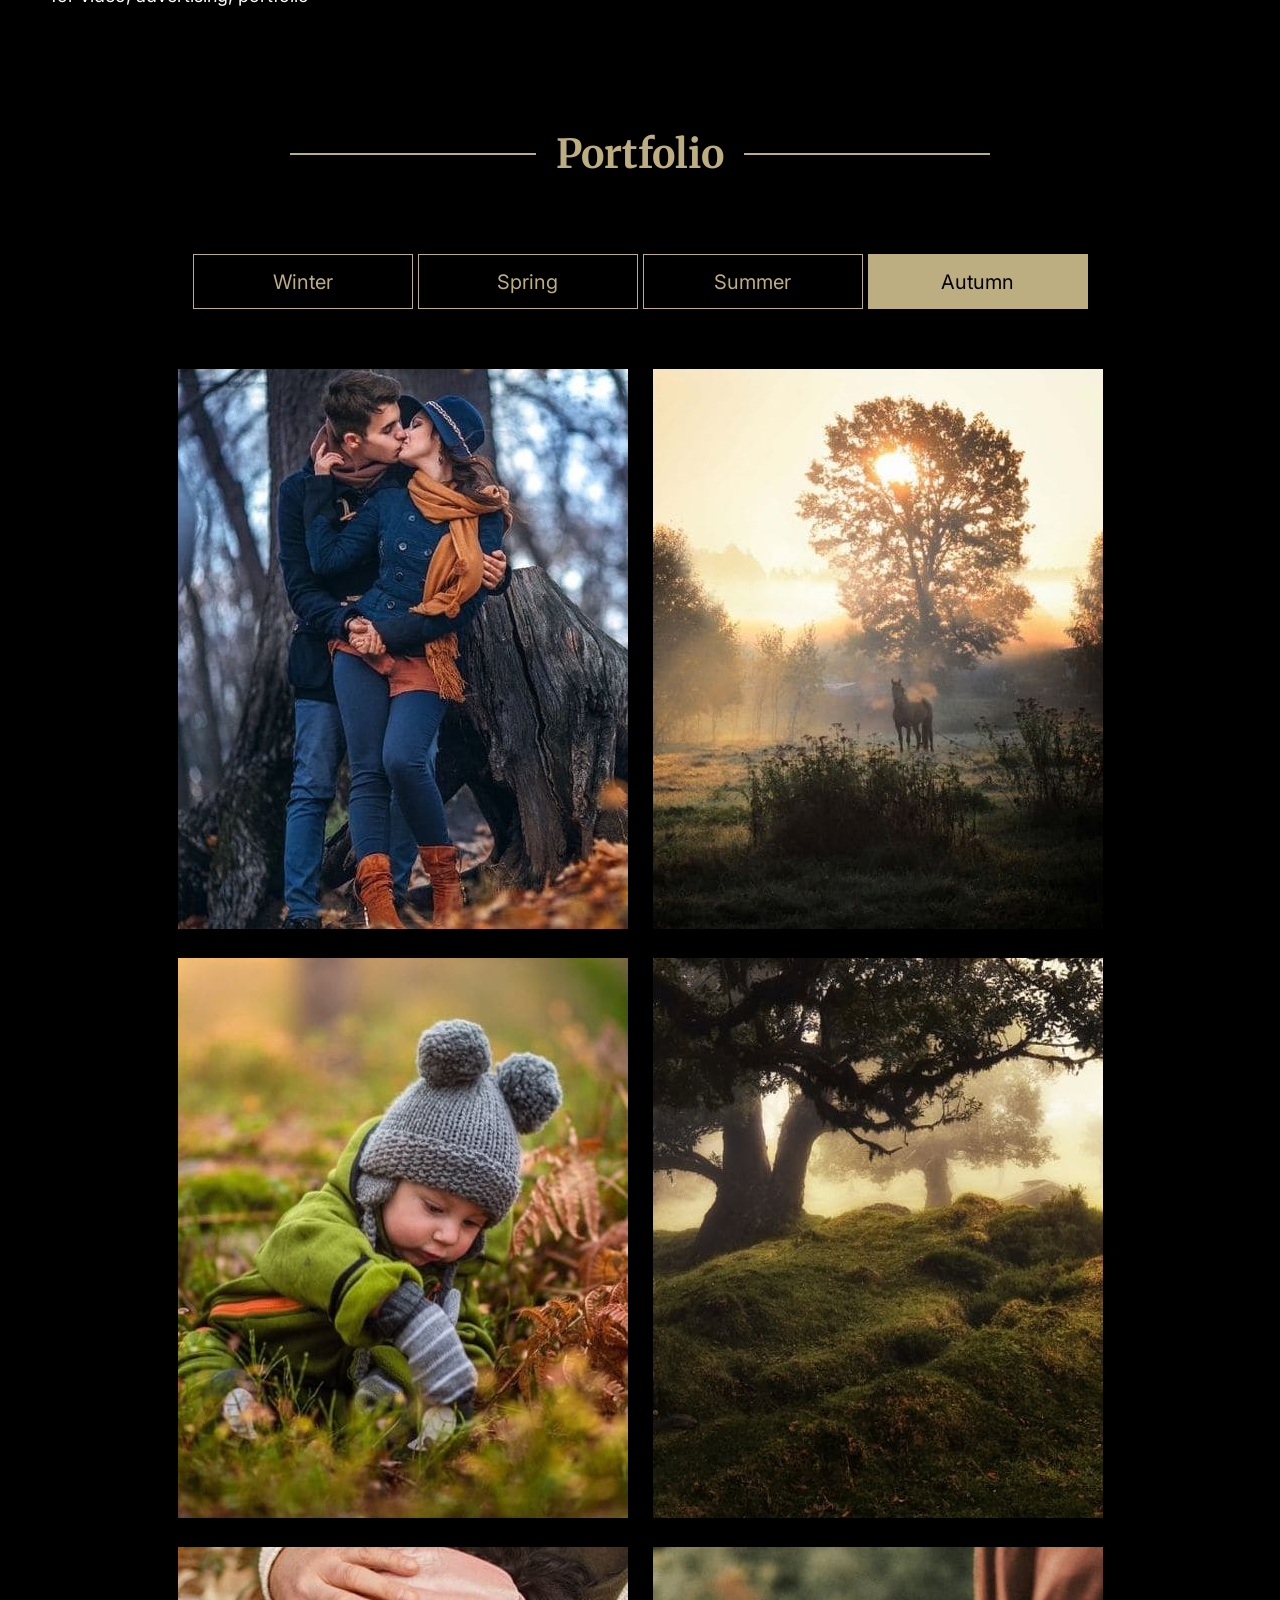
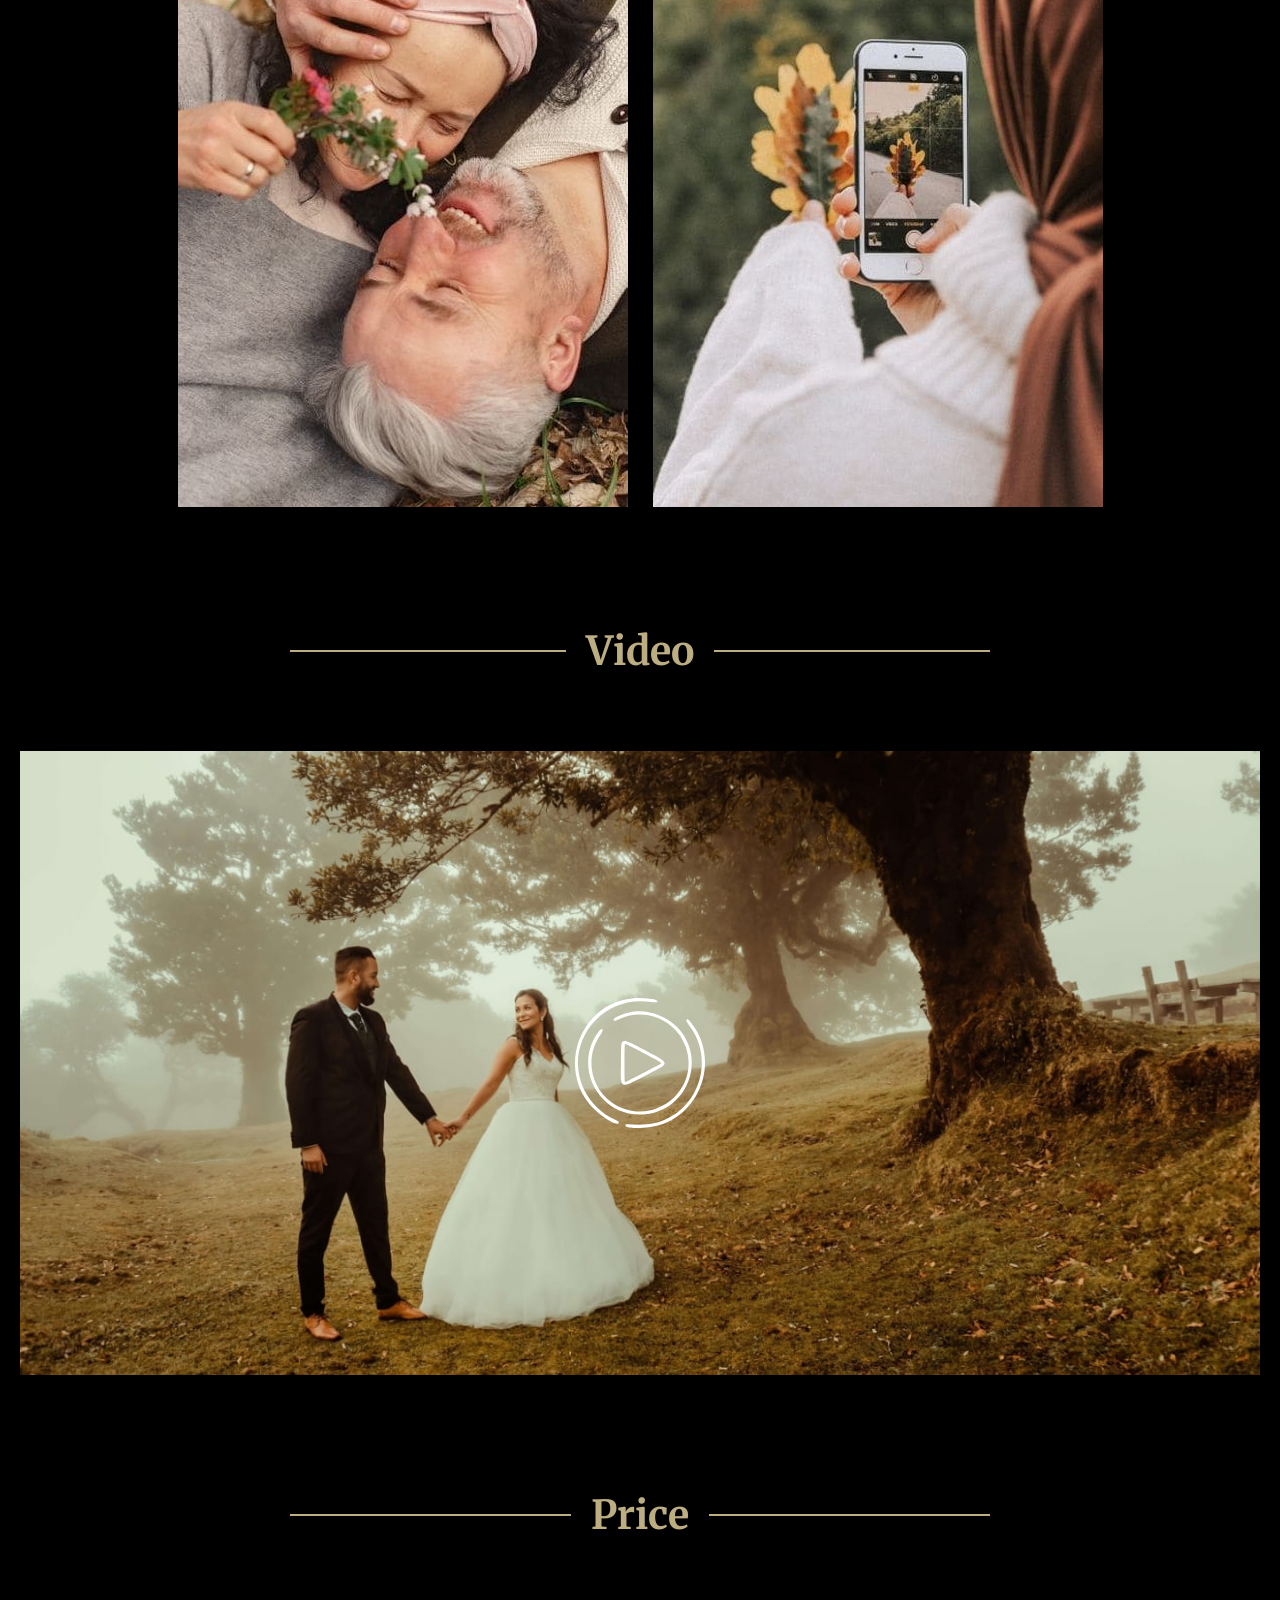
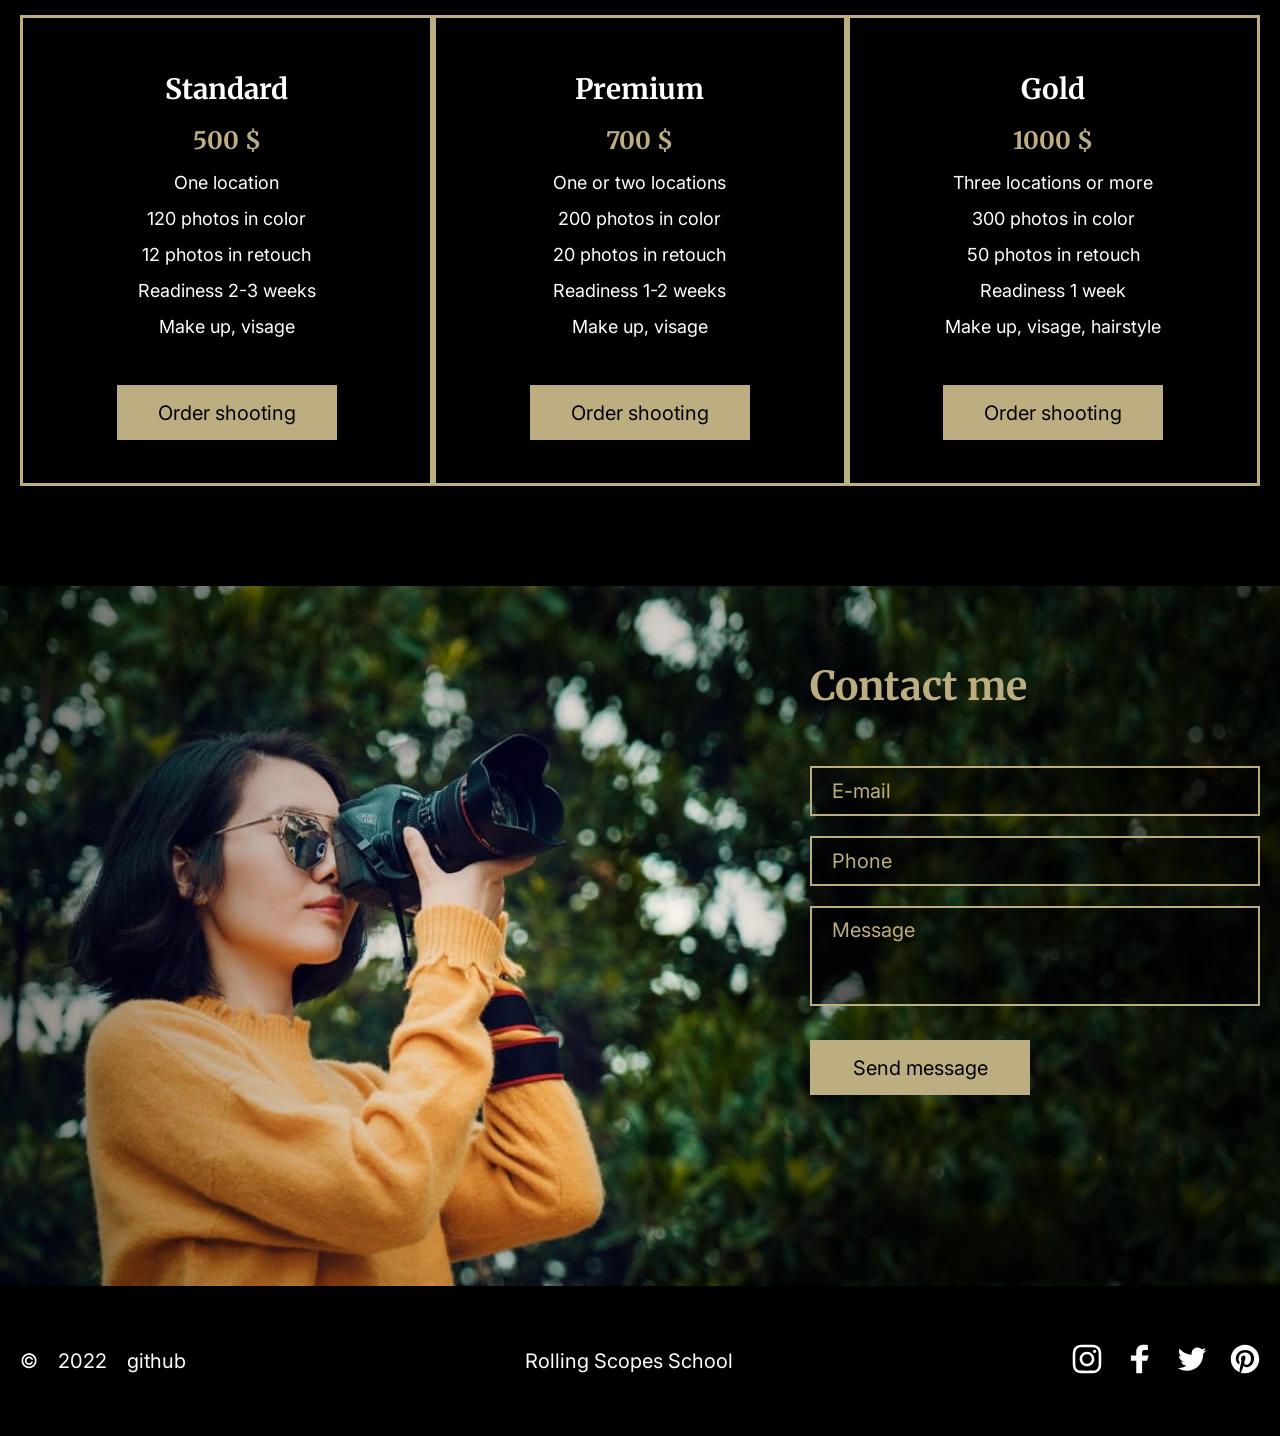
==== commit d600493e: "add" ====
--- a/index.html
+++ b/index.html
@@ -54,16 +54,24 @@
                 <p class="slash">/</p>
                 <a class="language-link ru" href="#">ru</a>
             </div>
-     <!-- BURGER-->
+     <!-- BURGER
         <div class="three col">
             <div class="hamburger" id="hamburger-1">
                 <span class="line"></span>
                 <span class="line"></span>
                 <span class="line"></span>
             </div>
-        </div>
+        </div> -->
             <!-- LIGHT-THEME BUTTON -->
             <button class="switch_theme"></button>
+            <!-- BURGER-->
+            <div class="three col">
+                <div class="hamburger" id="hamburger-1">
+                    <span class="line"></span>
+                    <span class="line"></span>
+                    <span class="line"></span>
+                </div>
+            </div>
         </div>
     </header>
     <main>
@@ -101,7 +109,7 @@
                         <p class="item__text" data-i18="skill-text-2">Capture your moments so that they always stay with you</p>
                     </div>
                     <div class="skill__item">
-                        <h3 class="item__title" data-i18="skill-title-3">Rotouch</h3>
+                        <h3 class="item__title" data-i18="skill-title-3">Retouch</h3>
                         <p class="item__text" data-i18="skill-text-3">I strive to make photography surpass reality</p>
                     </div>
                     <div class="skill__item">
@@ -281,8 +289,6 @@
             </div>
         </section>
     </footer>
-    
-    <!-- <script src="./index.js"></script> -->
     <script type="module" src="./index.js"></script>
 </body>
 
--- a/style.css
+++ b/style.css
@@ -75,7 +75,7 @@
     padding: 0 60px;
   }
 }
-@media screen and (min-width: 320px) and (max-width: 767px) {
+@media screen and (min-width: 320px) and (max-width: 500px) {
   .container {
     padding: 0 20px;
   }
@@ -177,7 +177,6 @@
   font-weight: 400;
   font-size: 20px;
   line-height: 50px;
-  /* color: #ffffff; */
   transition: all 250ms var(--timingFn);
 }
 .nav-link:hover,
@@ -187,6 +186,7 @@
 .language-switch {
   align-items: center;
   margin-top: 20px;
+  margin-right: 30px;
 }
 .slash {
   font-weight: bold;
@@ -234,11 +234,45 @@
     font-size: 35px;
     line-height: 73px;
   }
-  .language-switch {
-    margin-right: 25px;
-  }
-  .language-link {
-    margin-right: 9px;
+}
+/* ==================== light-theme ==================== */
+.light-theme {
+  background-color: #ffffff;
+  color: #000000;
+}
+.light-theme:hover {
+  color: #000000;
+}
+/* icon */
+.switch_theme {
+  width: 45px;
+  height: 45px;
+  background-image: url(./assets/svg/moon.svg);
+  background-color: transparent;
+  background-repeat: no-repeat;
+  border: none;
+  cursor: pointer;
+  margin-top: 20px;
+  transition: all 0.3s;
+}
+.switch_theme:hover {
+  filter: invert(26%) sepia(15%) saturate(638%) hue-rotate(7deg) brightness(92%)
+    contrast(87%);
+}
+.sun {
+  background-image: url("./assets/svg/sun.svg");
+}
+.rotate {
+  transform: rotate(360deg);
+}
+@media (max-width: 768px) {
+  .switch_theme {
+    margin-right: 80px;
+  }
+  /* light-theme */
+  .light-theme {
+    background-color: #ffffff;
+    color: #000000;
   }
 }
 /* =================== HERO====================== */
@@ -389,7 +423,6 @@
   }
   .skills__items-list {
     padding-bottom: 27px;
-    /* outline: 1px solid red; */
   }
 
   .skill__item {
@@ -399,10 +432,6 @@
     padding-right: 10px;
     padding-left: 10px;
     padding: 75px 10px 0;
-    /* padding-top: 75px;
-    padding-bottom: 40px;
-    padding: 75px 10px 40px;
-    outline: 1px solid red; */
   }
   .item__text {
     line-height: 22px;
@@ -801,7 +830,7 @@
     margin-top: 20px;
     cursor: pointer;
   }
-  @media screen and (min-width: 320px) and (max-width: 767px) {
+  @media screen and (min-width: 320px) and (max-width: 500px) {
     .hamburger {
       right: 20px;
     }
@@ -862,7 +891,7 @@
     flex-direction: column;
     line-height: 88px;
     font-size: 35px;
-    margin-top: -235px;
+    /* margin-top: -235px; */
     margin-left: 127px;
   }
   @media screen and (min-width: 320px) and (max-width: 399px) {
@@ -902,52 +931,3 @@
     overflow: hidden;
   }
 }
-/* ===================================================== */
-/* light-theme */
-.light-theme {
-  background-color: #ffffff;
-  color: #000000;
-}
-.light-theme:hover {
-  color: #000000;
-}
-
-.switch_theme {
-  width: 45px;
-  height: 45px;
-  background-image: url(./assets/svg/moon.svg);
-  background-color: transparent;
-  background-repeat: no-repeat;
-  border: none;
-  cursor: pointer;
-  margin-top: 20px;
-  transition: all 0.3s;
-}
-@media screen and (min-width: 769px) and (max-width: 1440px) {
-  .switch_theme {
-    margin-left: 28px;
-  }
-}
-.switch_theme:hover {
-  filter: invert(26%) sepia(15%) saturate(638%) hue-rotate(7deg) brightness(92%)
-    contrast(87%);
-}
-.sun {
-  background-image: url("./assets/svg/sun.svg");
-}
-.rotate {
-  transform: rotate(360deg);
-}
-@media (max-width: 768px) {
-  .switch_theme {
-    margin-right: 85px;
-  }
-  /* light-theme */
-  .light-theme {
-    background-color: #ffffff;
-    color: #000000;
-  }
-  /* .night-theme {
-    color: #000000 !important;
-  } */
-}
